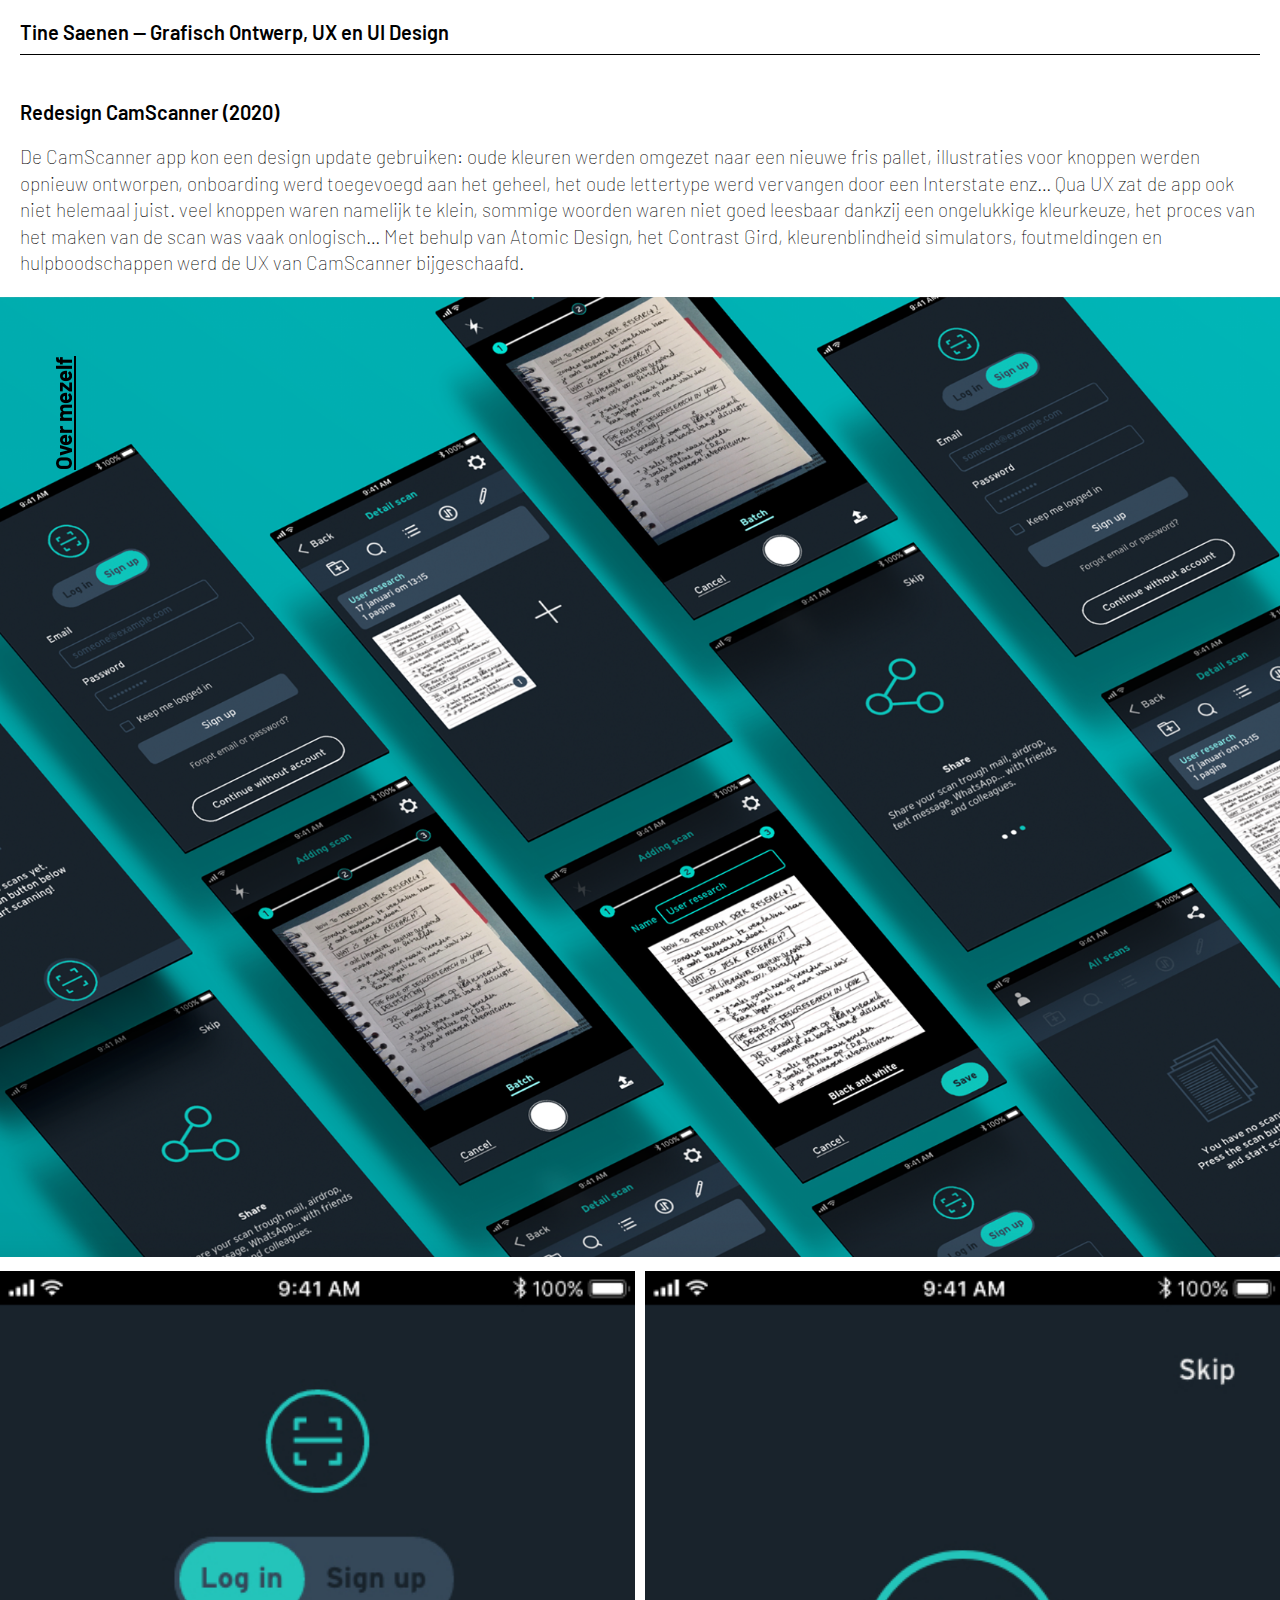
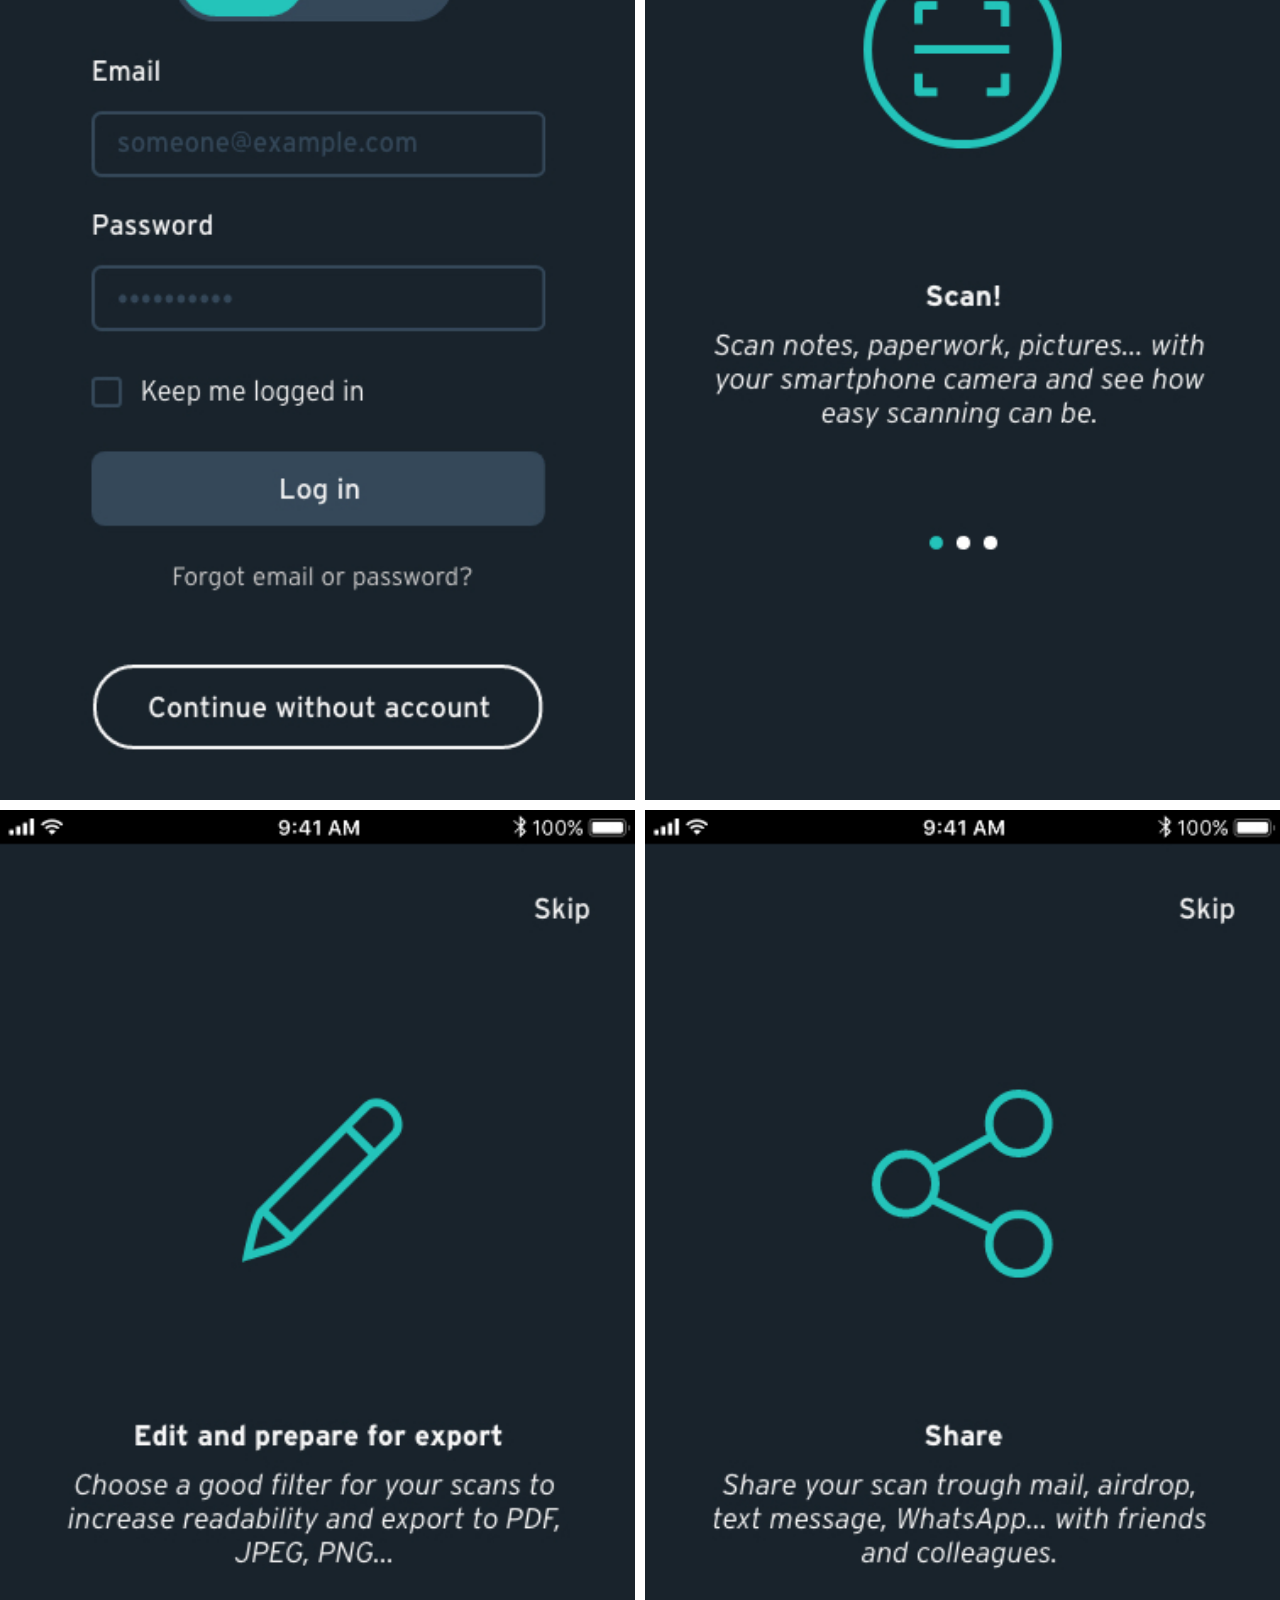
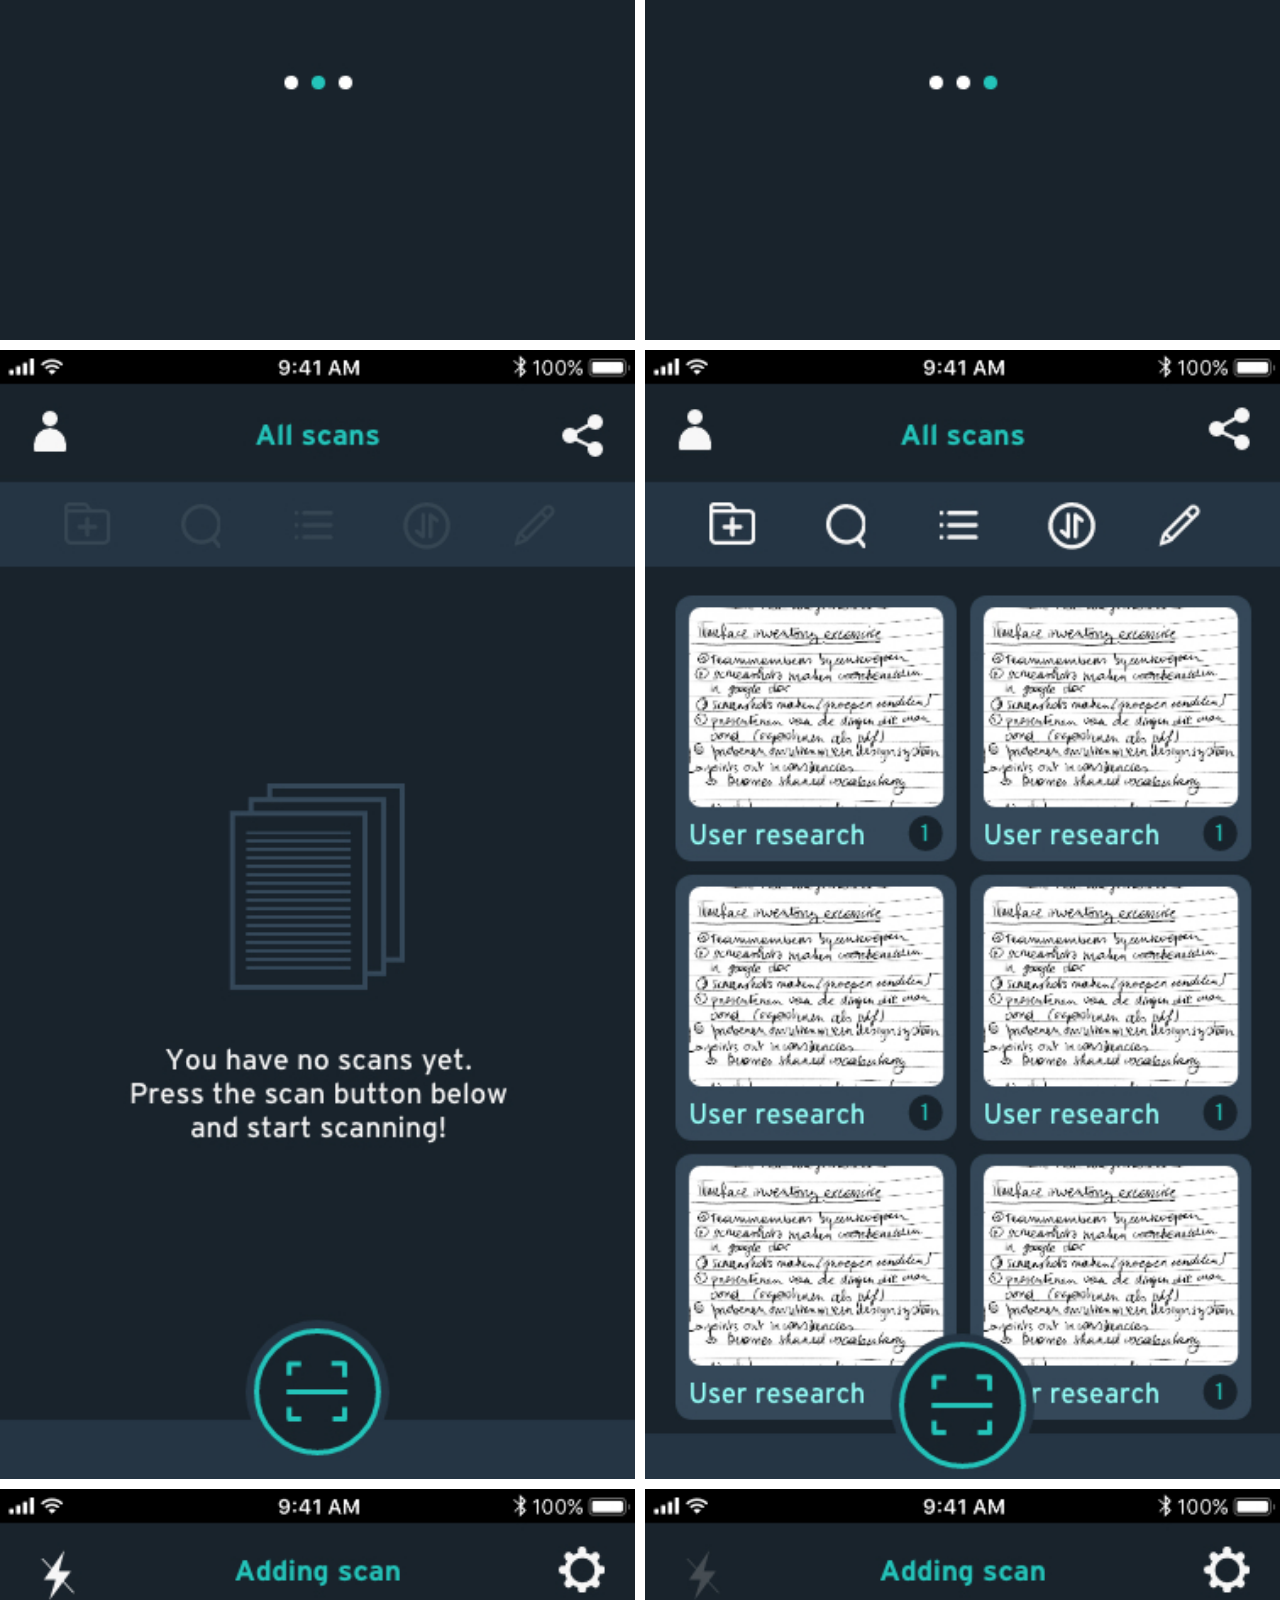
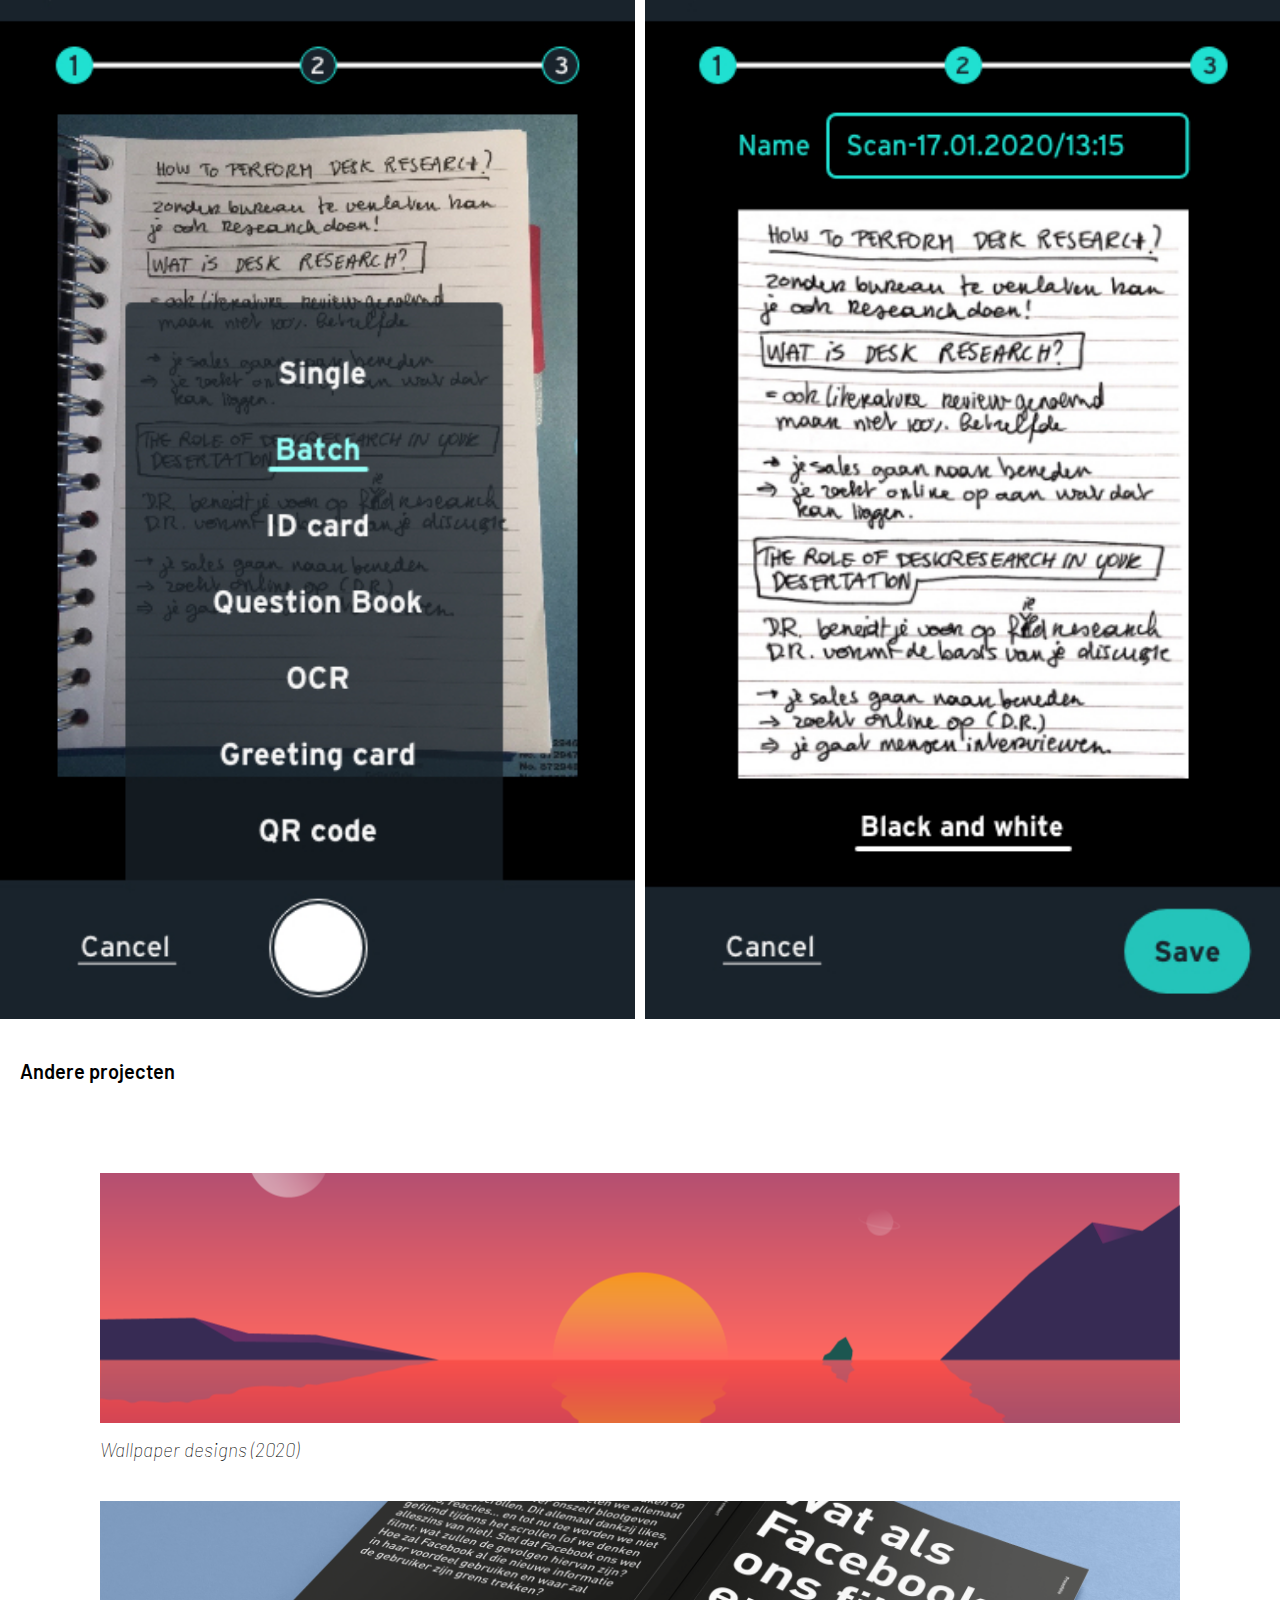
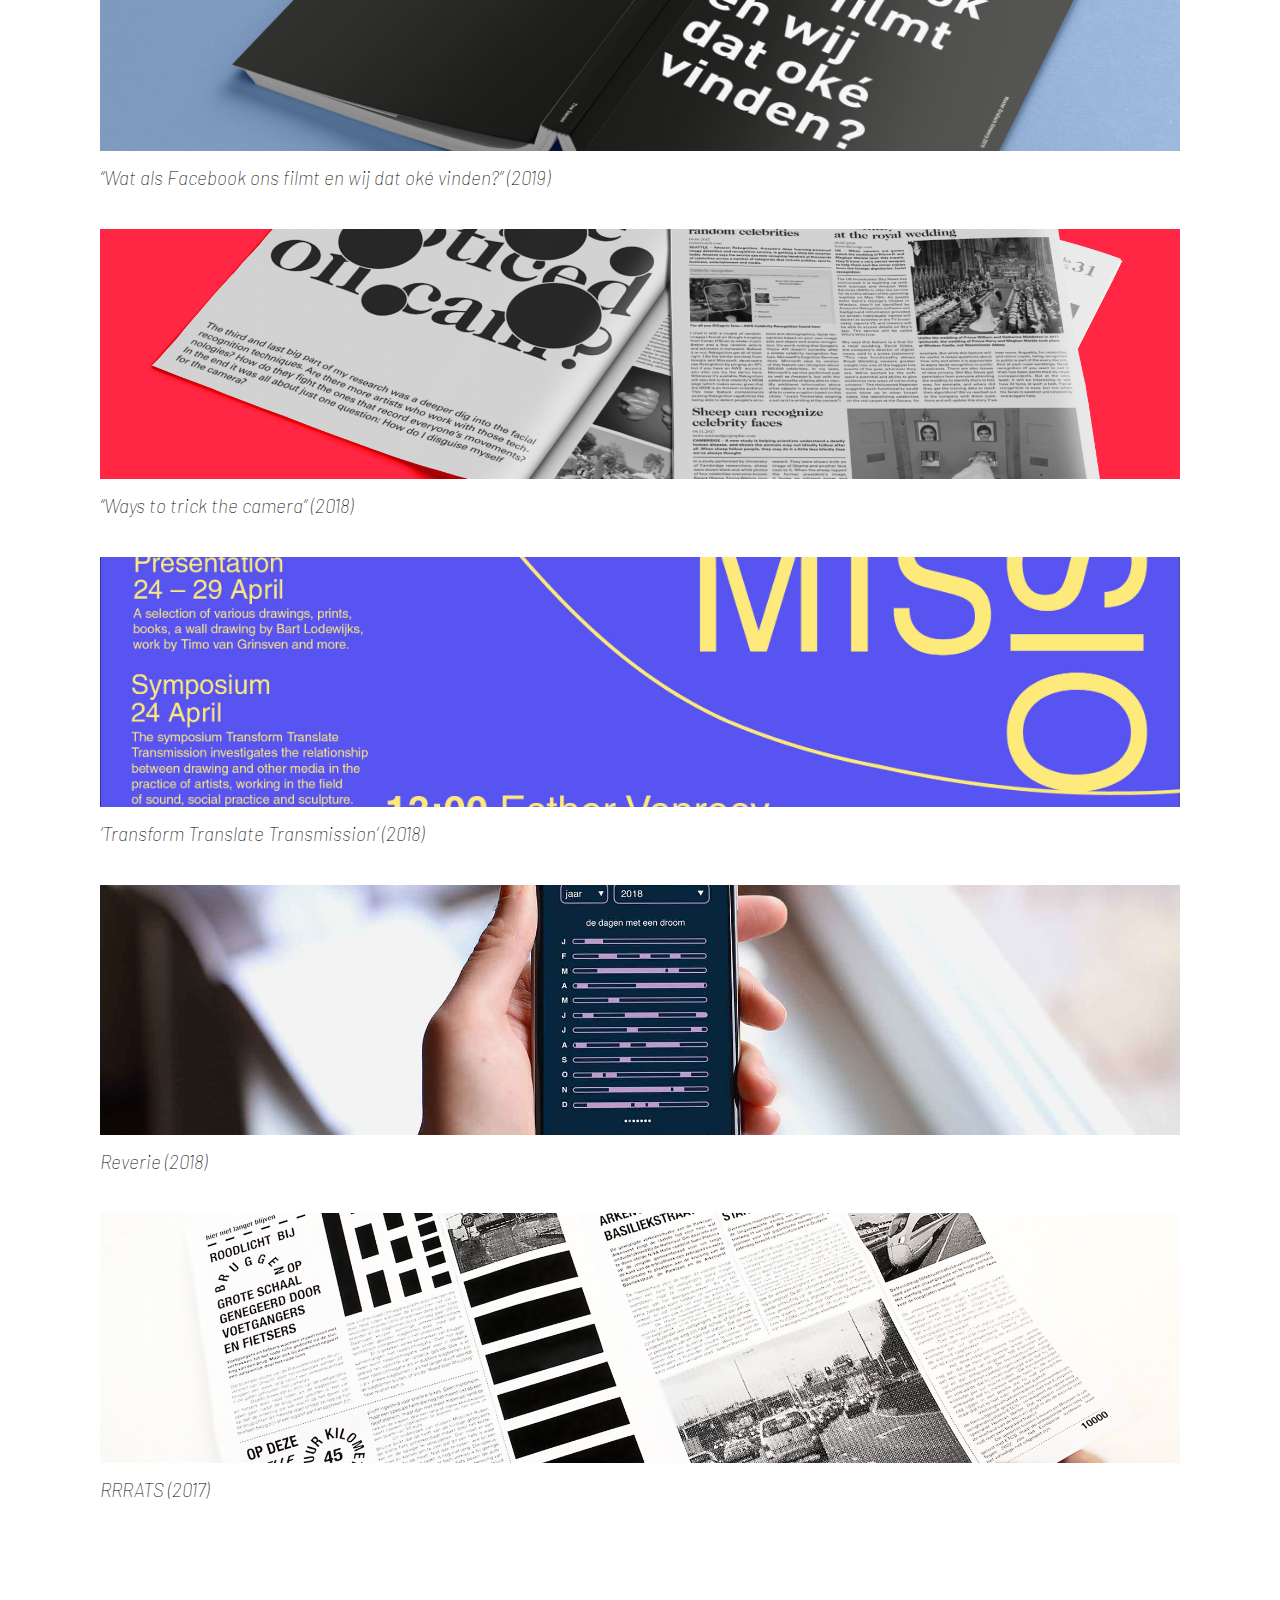
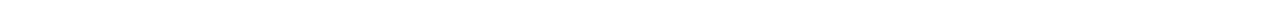
==== detail_pages/camscanner.html @ 585fd17f "scroll werkt op elke deelpagina!!" ====
<!DOCTYPE html>
<html lang="en">
  <head>
    <meta charset="UTF-8" />
    <meta name="viewport" content="width=device-width, initial-scale=1.0" />
    <meta http-equiv="X-UA-Compatible" content="ie=edge" />
    <script src="/jquery-3.0.0.js"></script>
    <script src="/script_detail.js"></script>
    <link rel="stylesheet" href="/style.css" />
    <title>CamScanner</title>
  </head>
  <body>
    <!-- header -->
    <a href="/index.html">
      <header class="container_buttons_detail nav-down">
        <h2 class="btn_about">Over mezelf</h2>
        <h2 class="btn_home_detail">
          Tine Saenen <span class="br"><br /></span>— Grafisch Ontwerp,
          <span class="nowrap">UX en UI Design</span>
        </h2>
        <div class="scheidingslijn_hoofd_titel"></div>
      </header>
    </a>

    <h1 class="detail_h1">Redesign CamScanner (2020)</h1>
    <h1 class="detail_beschrijving">
      De CamScanner app kon een design update gebruiken: oude kleuren werden
      omgezet naar een nieuwe fris pallet, illustraties voor knoppen werden
      opnieuw ontworpen, onboarding werd toegevoegd aan het geheel, het oude
      lettertype werd vervangen door een Interstate enz… Qua UX zat de app ook
      niet helemaal juist. veel knoppen waren namelijk te klein, sommige woorden
      waren niet goed leesbaar dankzij een ongelukkige kleurkeuze, het proces
      van het maken van de scan was vaak onlogisch… Met behulp van Atomic
      Design, het Contrast Gird, kleurenblindheid simulators, foutmeldingen en
      hulpboodschappen werd de UX van CamScanner bijgeschaafd.
    </h1>
    <img
      src="/img/detail_images/camscanner/Schermafbeelding 2020-01-29 om 16.22.21.png"
      alt="app design voor Camscanner"
    />
    <div class="container_camscanner_grid">
      <img
        src="/img/detail_images/camscanner/log_in.jpg"
        alt="app design voor Camscanner"
      />
      <img
        src="/img/detail_images/camscanner/onboarding1.jpg"
        alt="app design voor Camscanner"
      />
      <img
        src="/img/detail_images/camscanner/onboarding2.jpg"
        alt="app design voor Camscanner"
      />
      <img
        src="/img/detail_images/camscanner/onboarding3.jpg"
        alt="app design voor Camscanner"
      />
      <img
        src="/img/detail_images/camscanner/home.jpg"
        alt="app design voor Camscanner"
      />
      <img
        src="/img/detail_images/camscanner/home_gevuld.jpg"
        alt="app design voor Camscanner"
      />
      <img
        src="/img/detail_images/camscanner/foto.jpg"
        alt="app design voor Camscanner"
      />
      <img
        src="/img/detail_images/camscanner/add_scan.jpg"
        alt="app design voor Camscanner"
      />
    </div>

    <!-- andere paginas -->

    <h1 class="tussentitel_h1">Andere projecten</h1>

    <div class="all_containers">
      <a href="/detail_pages/wallpaper.html" class="html_link">
        <div class="card_wallpaper"></div>
        <h1 class="card_beschrijving">
          Wallpaper designs (2020)
        </h1>
      </a>

      <a href="/detail_pages/facebook.html" class="html_link">
        <div class="card_facebook"></div>
        <h1 class="card_beschrijving">
          “Wat als Facebook ons filmt en wij dat oké vinden?” (2019)
        </h1>
      </a>

      <a href="/detail_pages/facial_recognition.html" class="html_link">
        <div class="card_facial_recognition"></div>
        <h1 class="card_beschrijving">
          “Ways to trick the camera” (2018)
        </h1>
      </a>

      <a href="/detail_pages/transform_mhka.html" class="html_link">
        <div class="card_transform_mhka"></div>
        <h1 class="card_beschrijving">
          ’Transform Translate Transmission’ (2018)
        </h1>
      </a>

      <a href="/detail_pages/reverie.html" class="html_link">
        <div class="card_reverie"></div>
        <h1 class="card_beschrijving">
          Reverie (2018)
        </h1>
      </a>

      <a href="/detail_pages/rrrats.html" class="html_link">
        <div class="card_rrrats"></div>
        <h1 class="card_beschrijving">
          RRRATS (2017)
        </h1>
      </a>
    </div>
  </body>
</html>
---- style.css ----
@import url("https://fonts.googleapis.com/css?family=Barlow:400,600&display=swap");

.hide {
  display: none !important;
}

body {
  margin: 0px;
}

img {
  width: 100%;
  object-fit: contain;
}

/* tekst */
h1 {
  padding-bottom: 30px;
  padding-top: 5px;
  margin: 0px;
  font-size: 16px;
  font-family: "Barlow", sans-serif;
  padding-bottom: 25px;
  font-weight: 100;
  color: black;
}

.card_beschrijving {
  font-style: italic;
}

.social_link {
  font-size: 16px;
  font-family: "Barlow", sans-serif;
  color: black;
  margin: 0px;
  padding: 0px;
  text-decoration: underline;
}

h3:hover {
  color: rgb(131, 131, 131);
}

/* links */

a {
  text-decoration: none;
}

a:link {
  color: black;
}

a:visited {
  color: black;
}

a:active {
  color: rgb(131, 131, 131);
}

.html_link:hover {
  /* opacity: 0.5; fix me */
}

/* cards achtergrond images */

.card_camscanner,
.card_wallpaper,
.card_facebook,
.card_facial_recognition,
.card_transform_mhka,
.card_reverie,
.card_rrrats {
  width: 100%;
  height: 250px;
  background-size: cover;
  background-repeat: no-repeat;
  background-position: 50% 50%;
}

.card_camscanner {
  background-image: url("img/card_images/Schermafbeelding\ 2020-01-29\ om\ 16.22.21.png");
}

.card_wallpaper {
  background-image: url("img/card_images/ipad_wallpaper.png");
}

.card_facebook {
  background-image: url("img/card_images/boek_open.png");
}

.card_facial_recognition {
  background-image: url("img/card_images/krant.png");
}

.card_transform_mhka {
  background-image: url("img/card_images/poster_blauw.jpg");
}

.card_reverie {
  background-image: url("img/card_images/mockup_app.jpg");
}

.card_rrrats {
  background-image: url("img/card_images/rats\(groot\).jpg");
}

/* header detail paginas */

.btn_home_detail {
  color: black;
  font-family: "Barlow", sans-serif;
  margin: 0px;
  padding: 20px 20px 0px 20px;
  font-weight: 600;
  font-size: 20px;
}

.container_buttons_detail {
  position: fixed;
  top: 0px;
  background: white;
  width: 100%;
}

/* containers detailpagina's*/

/* tekst */

.detail_h1 {
  padding: 20px;
  font-size: 20px;
  font-weight: 600;
  margin-top: 80px;
}

.tussentitel_h1 {
  padding: 40px 20px 10px 20px;
  font-size: 20px;
  font-weight: 600;
}

.scheidingslijn {
  border-bottom: 1px solid black;
  margin: 0px 20px 10px 20px;
}

.detail_beschrijving {
  padding: 0px 20px 20px 20px;
  line-height: 1.4;
}

/* containers */

.all_containers {
  padding: 20px;
}

.container_camscanner_grid {
  display: grid;
  grid-template-columns: 1fr 1fr;
  grid-template-rows: 1fr;
  grid-gap: 10px;
  overflow: hidden;
  max-width: 100%;
  padding: 10px 0px 0px 0px;
}

.conatainer_reverie_grid {
  display: grid;
  grid-template-columns: 1fr 1fr;
  grid-template-rows: 1fr;
  grid-gap: 10px;
  overflow: hidden;
  max-width: 100%;
  padding: 5px 0px 10px 0px;
}

.conatainer_wallpaper_grid {
  display: grid;
  grid-template-columns: 1fr 1fr;
  grid-template-rows: 1fr;
  grid-gap: 10px;
  overflow: hidden;
  max-width: 100%;
  padding: 0px 0px 10px 0px;
}

.conatainer_facial_rec_grid,
.conatainer_transform_grid,
.conatainer_facebook_grid {
  display: grid;
  grid-template-columns: 1fr;
  grid-gap: 10px;
  overflow: hidden;
  max-width: 100%;
  padding: 0px 0px 10px 0px;
}

/* buttons */

.container_buttons {
  position: fixed;
  background: white;
  width: 100%;
}

.btn_home {
  color: black;
  font-family: "Barlow", sans-serif;
  font-size: 22px;
  margin: 0px;
  padding: 20px 20px 0px 20px;
  font-weight: 600;
}

.nav-up {
  top: -120px;
}

.btn_about {
  display: none;
  text-decoration: underline;
  margin: 20px;
}

.scheidingslijn_hoofd_titel {
  height: 1px;
  background-color: black;
  margin: 10px 20px 0px 20px;
}

.nowrap {
  white-space: nowrap;
}

/* about */

.titel {
  font-weight: 600;
  text-decoration: none;
}

.container_about_mobile {
  padding: 100px 20px 0px 20px;
}

/* ------------------------------responsive--------------------------------- */

@media (min-width: 1025px) {
  .br {
    display: none;
  }

  .all_containers {
    margin: 80px 100px 80px 100px;
    padding: 0px;
  }

  .container_wallpaper {
    display: grid;
    grid-template-columns: 1fr 1fr 3fr;
    grid-gap: 20px;
    overflow: hidden;
    max-width: 100%;
  }

  .container_facebook {
    display: grid;
    grid-template-columns: 1fr 1fr;
    grid-gap: 20px;
    overflow: hidden;
    max-width: 100%;
    padding-top: 20px;
  }

  .plus_padding {
    margin-top: 20px;
  }

  .container_transform_mhka {
    display: grid;
    grid-template-columns: 1fr 1fr 1fr;
    grid-gap: 20px;
    overflow: hidden;
    max-width: 100%;
    padding-top: 20px;
  }

  .container_reverie {
    display: grid;
    grid-template-columns: 1fr 1fr 1fr 1fr 1fr 1fr;
    grid-gap: 20px;
    overflow: hidden;
    max-width: 100%;
    padding-top: 20px;
  }

  .container_rrrats {
    display: grid;
    grid-template-columns: 1fr 1fr 1fr;
    grid-gap: 20px;
    overflow: hidden;
    max-width: 100%;
    padding-top: 20px;
  }

  h1 {
    font-size: 19px;
    padding: 15px 0px 40px 0px;
  }

  .plus_padding {
    padding-top: 0px;
  }

  .app_rounded_corners {
    border-radius: 10px;
  }

  /* buttons */

  .container_buttons {
    position: fixed;
    background: none;
    width: 100vw;
    height: 0px;
    margin: 0px;
    padding: 0px;
    z-index: 900;
  }

  .btn_about,
  .btn_linkedin {
    font-size: 22px;
    color: black;
    font-family: "Barlow", sans-serif;
  }

  .btn_about {
    display: block;
    transform: rotate(-90deg);
    transform-origin: left top 0;
    left: 30px;
    top: 50vh;
    position: fixed;
  }

  .btn_about:active {
    color: rgb(131, 131, 131);
  }

  .btn_linkedin {
    transform: rotate(90deg);
    transform-origin: right top 0;
    right: 30px;
    top: 80vh;
    position: fixed;
  }

  /* over mezelf */

  .container_about_desktop {
    background-color: rgb(255, 255, 255);
    height: 100vw;
    width: 100vw;
    position: fixed;
    z-index: 20;
    top: 0px;
    overflow-y: hidden;
  }

  .container_about_tekst {
    width: 500px;
    display: flex;
    flex-direction: column;
    margin: auto;
    padding-top: 100px;
  }

  .container_about_mobile {
    display: none;
  }
}
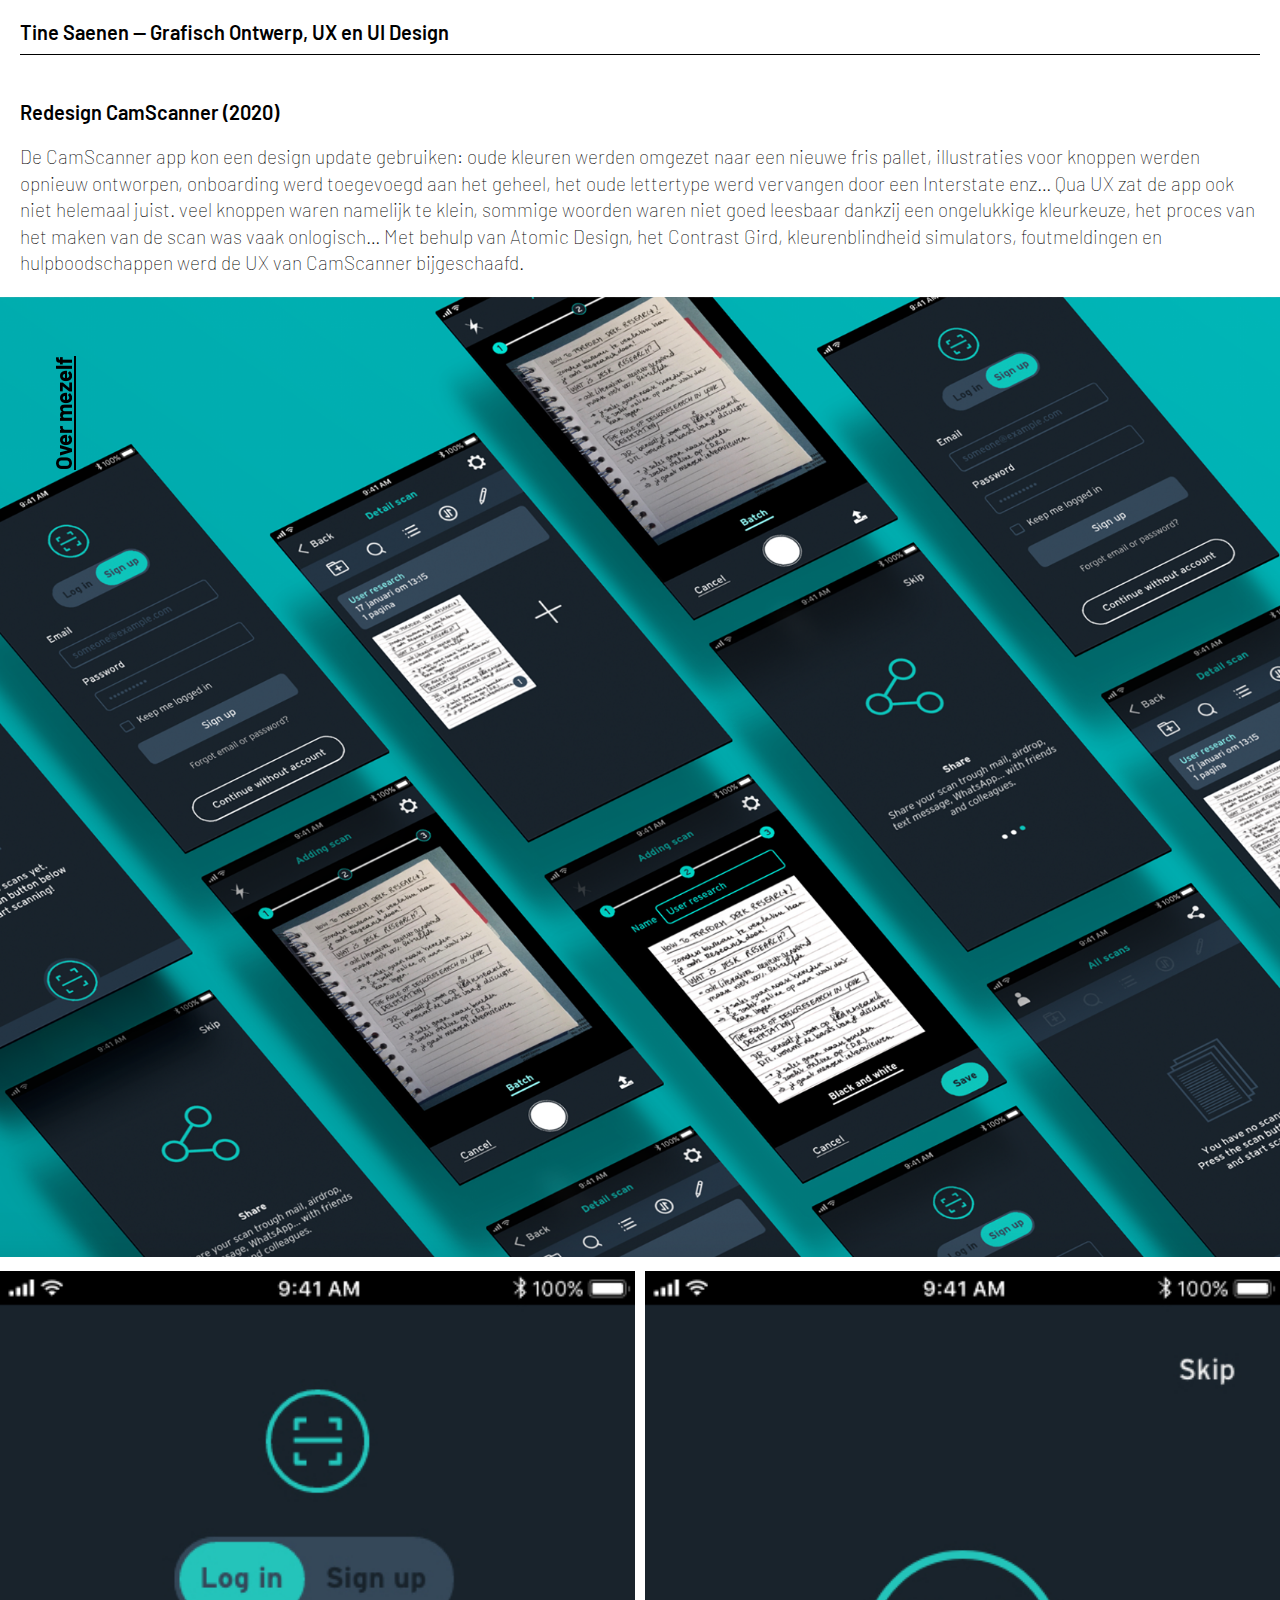
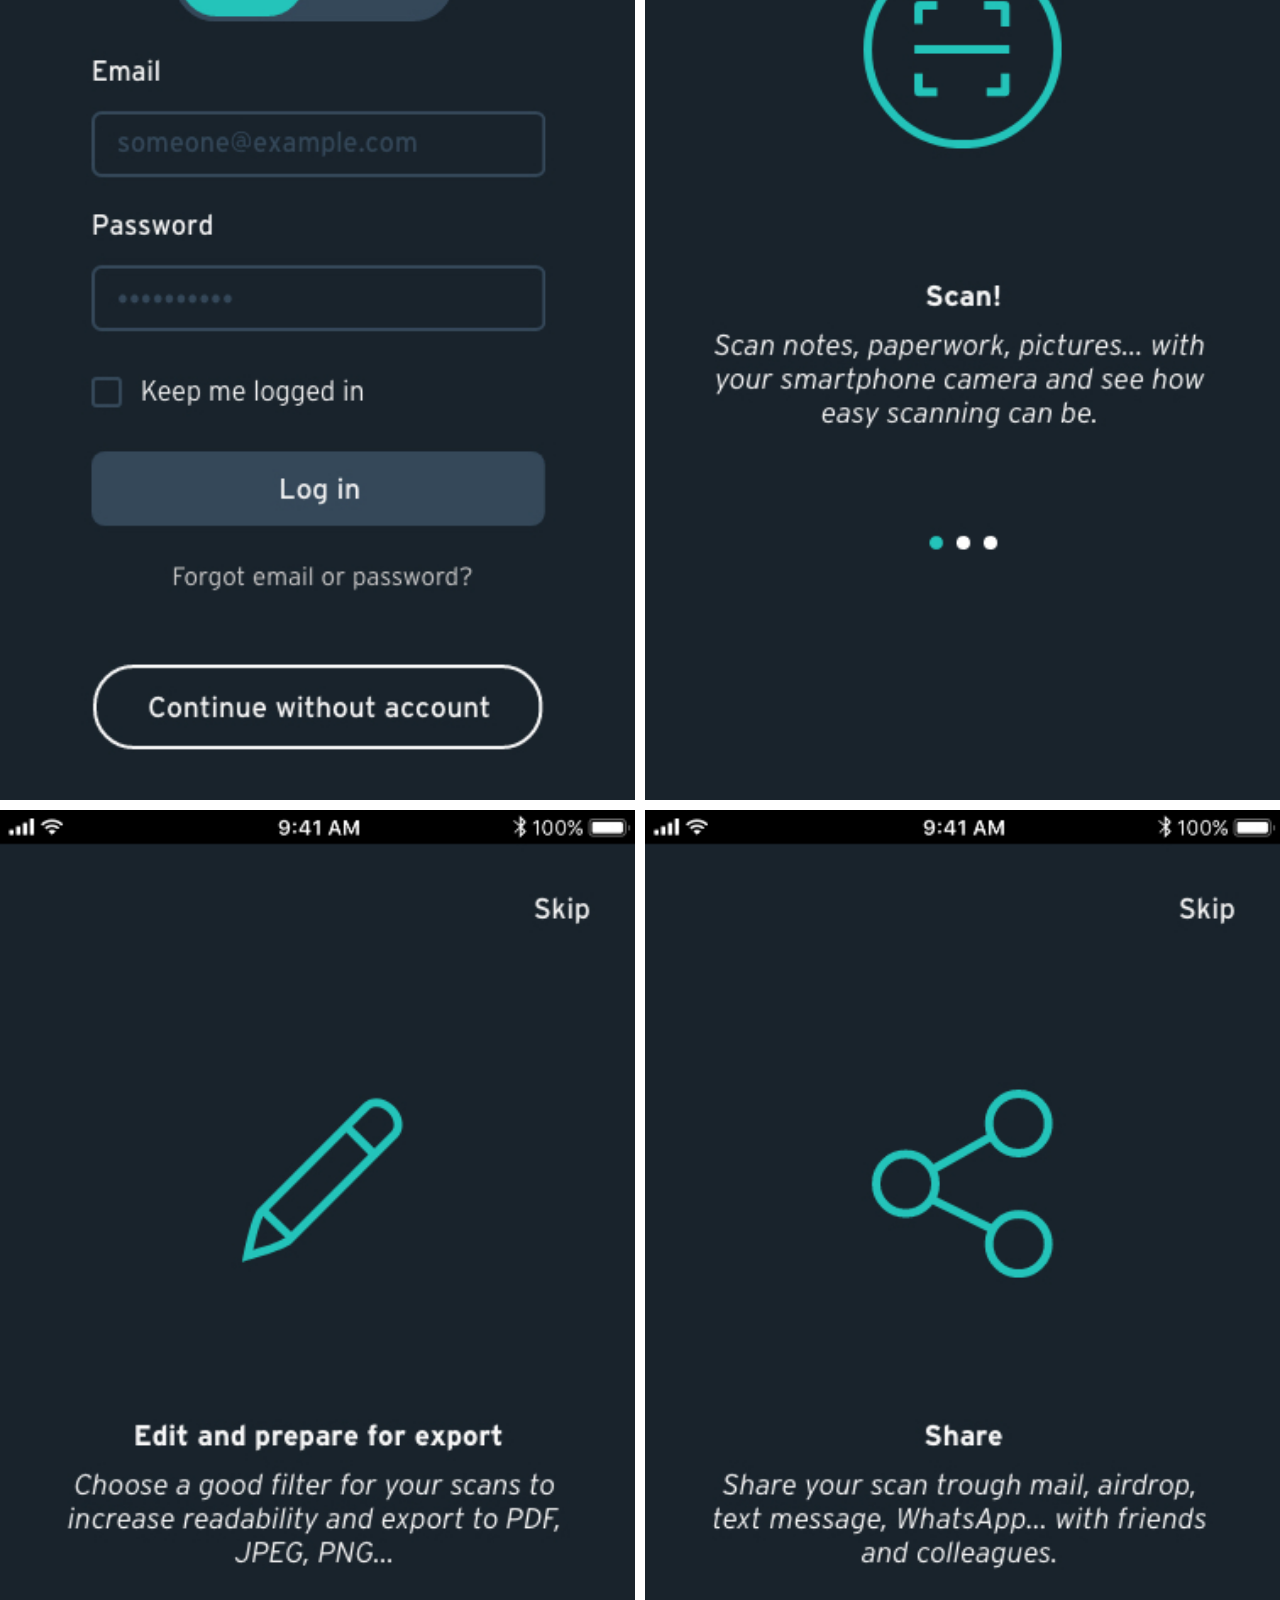
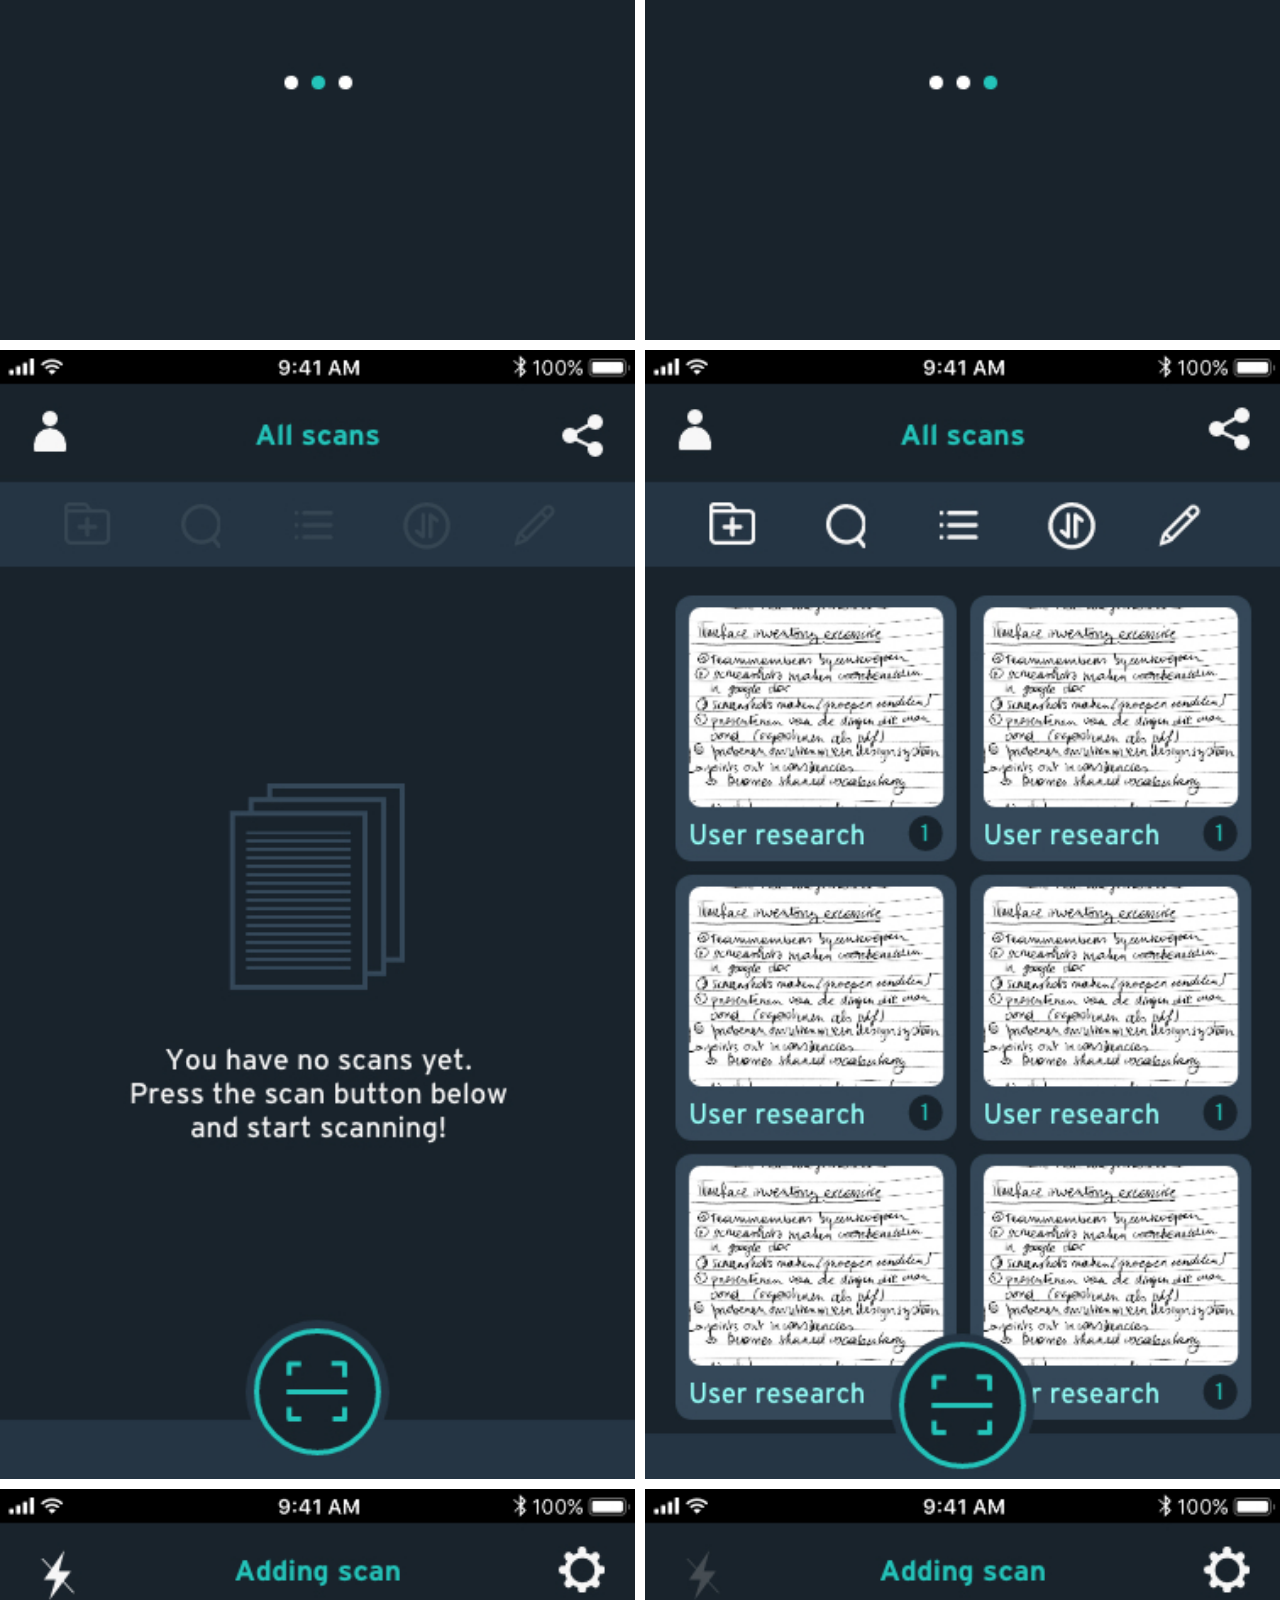
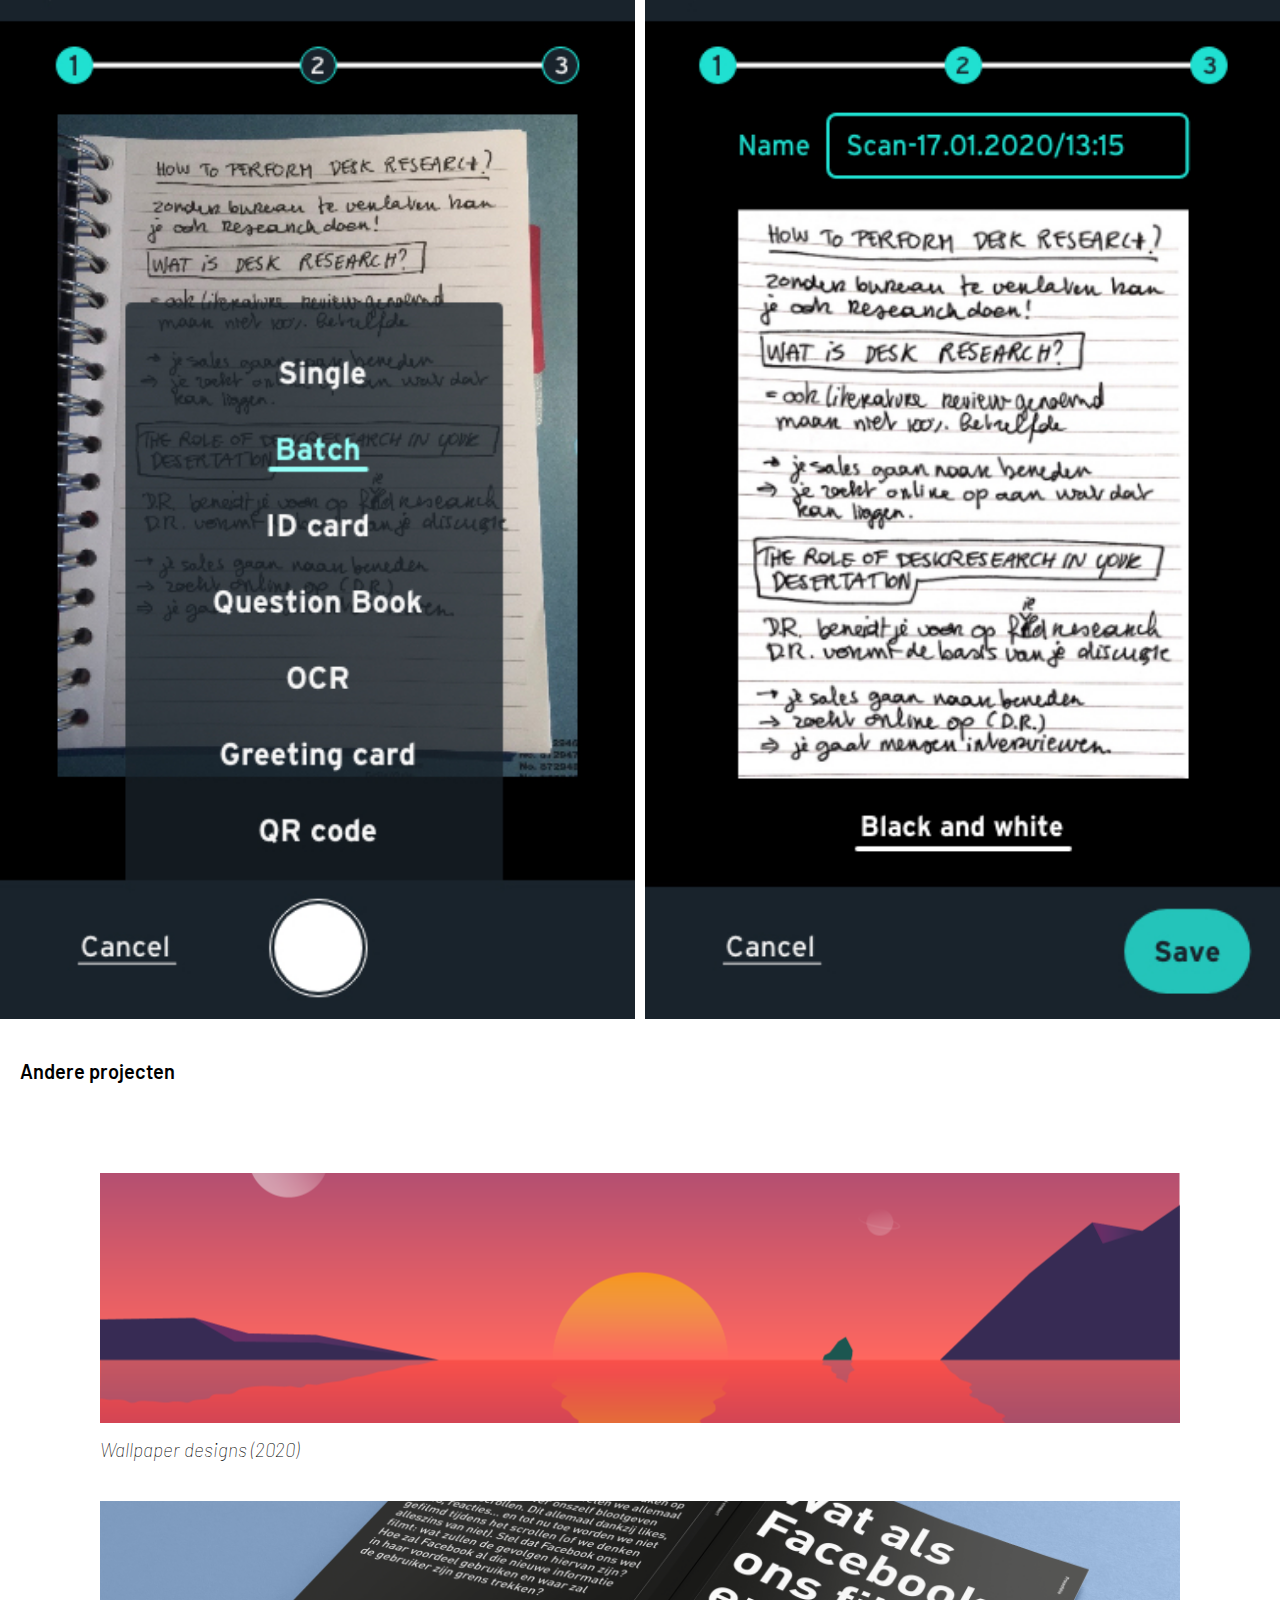
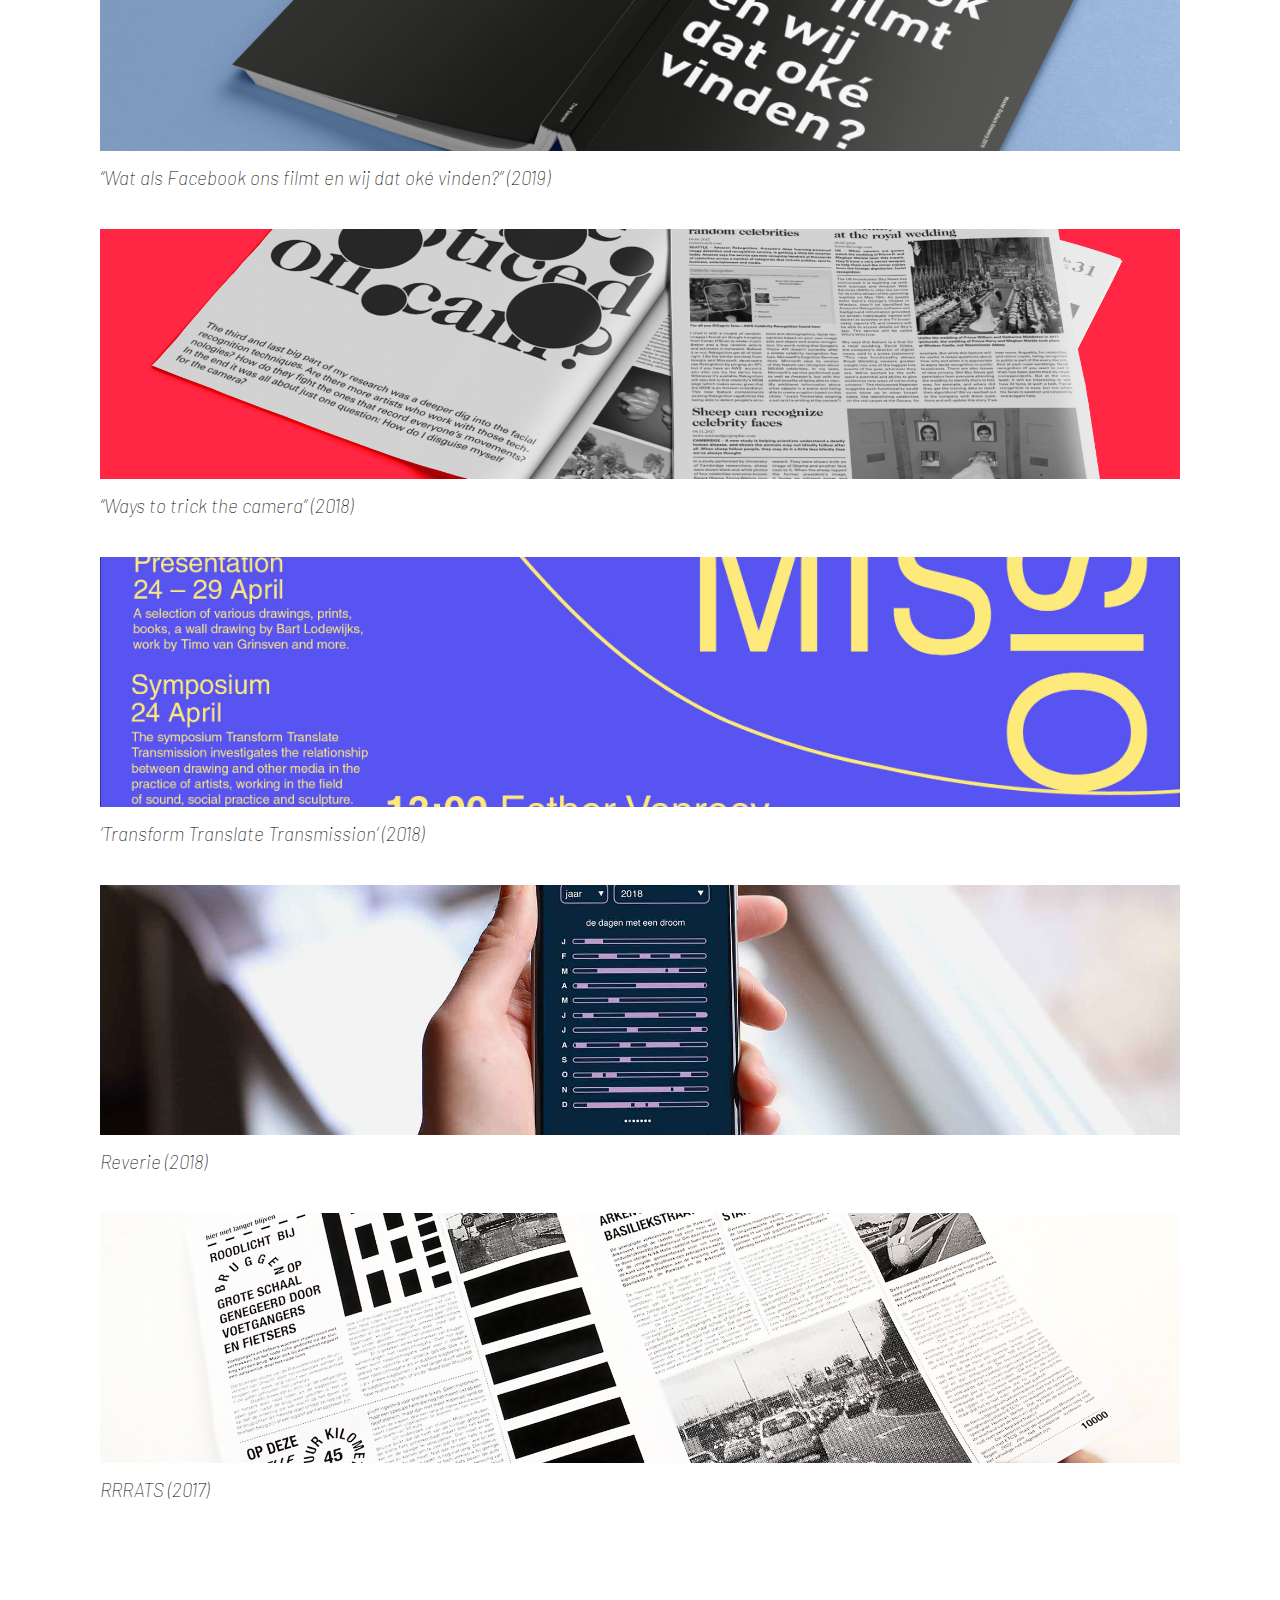
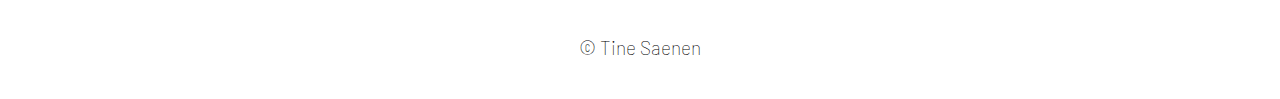
==== commit 30d2fa57: "copyright toegevoegd, styles geordend" ====
--- a/detail_pages/camscanner.html
+++ b/detail_pages/camscanner.html
@@ -120,5 +120,6 @@
         </h1>
       </a>
     </div>
+    <h1 class="copyright">© Tine Saenen</h1>
   </body>
 </html>
--- a/style.css
+++ b/style.css
@@ -1,4 +1,6 @@
 @import url("https://fonts.googleapis.com/css?family=Barlow:400,600&display=swap");
+
+/* algemeen */
 
 .hide {
   display: none !important;
@@ -25,10 +27,6 @@
   color: black;
 }
 
-.card_beschrijving {
-  font-style: italic;
-}
-
 .social_link {
   font-size: 16px;
   font-family: "Barlow", sans-serif;
@@ -62,6 +60,10 @@
 
 .html_link:hover {
   /* opacity: 0.5; fix me */
+}
+
+.nowrap {
+  white-space: nowrap;
 }
 
 /* cards achtergrond images */
@@ -108,7 +110,32 @@
   background-image: url("img/card_images/rats\(groot\).jpg");
 }
 
-/* header detail paginas */
+.card_beschrijving {
+  font-style: italic;
+}
+
+/* header detail pagina's */
+
+.container_buttons {
+  position: fixed;
+  background: white;
+  width: 100%;
+}
+
+.btn_home {
+  color: black;
+  font-family: "Barlow", sans-serif;
+  font-size: 22px;
+  margin: 0px;
+  padding: 20px 20px 0px 20px;
+  font-weight: 600;
+}
+
+.scheidingslijn_hoofd_titel {
+  height: 1px;
+  background-color: black;
+  margin: 10px 20px 0px 20px;
+}
 
 .btn_home_detail {
   color: black;
@@ -153,7 +180,7 @@
   line-height: 1.4;
 }
 
-/* containers */
+/* containers detailpagina's*/
 
 .all_containers {
   padding: 20px;
@@ -200,25 +227,15 @@
   padding: 0px 0px 10px 0px;
 }
 
-/* buttons */
-
-.container_buttons {
-  position: fixed;
-  background: white;
-  width: 100%;
-}
-
-.btn_home {
-  color: black;
-  font-family: "Barlow", sans-serif;
-  font-size: 22px;
-  margin: 0px;
-  padding: 20px 20px 0px 20px;
-  font-weight: 600;
-}
-
-.nav-up {
-  top: -120px;
+/* about container */
+
+.titel {
+  font-weight: 600;
+  text-decoration: none;
+}
+
+.container_about_mobile {
+  padding: 100px 20px 0px 20px;
 }
 
 .btn_about {
@@ -227,25 +244,14 @@
   margin: 20px;
 }
 
-.scheidingslijn_hoofd_titel {
-  height: 1px;
-  background-color: black;
-  margin: 10px 20px 0px 20px;
-}
-
-.nowrap {
-  white-space: nowrap;
-}
-
-/* about */
-
-.titel {
-  font-weight: 600;
-  text-decoration: none;
-}
-
-.container_about_mobile {
-  padding: 100px 20px 0px 20px;
+/* scroll header */
+
+.nav-up {
+  top: -120px;
+}
+
+.copyright {
+  text-align: center;
 }
 
 /* ------------------------------responsive--------------------------------- */
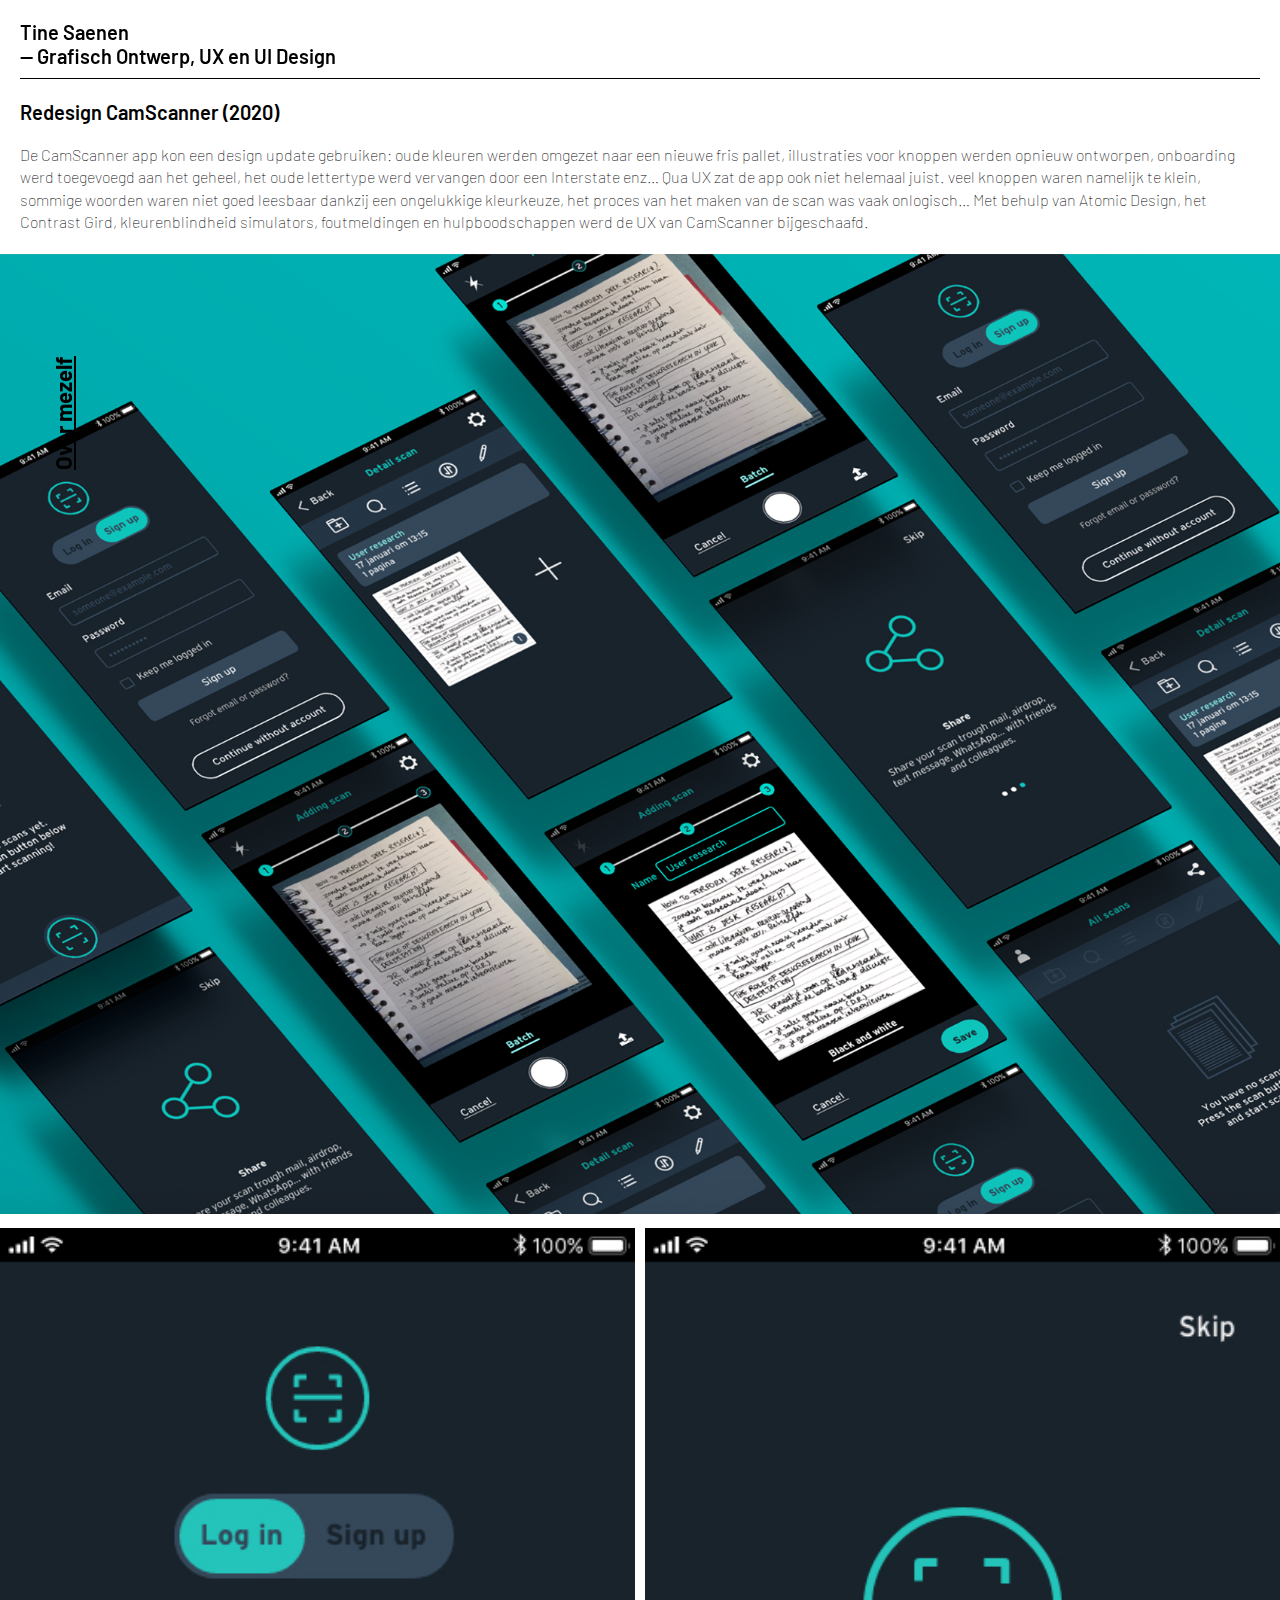
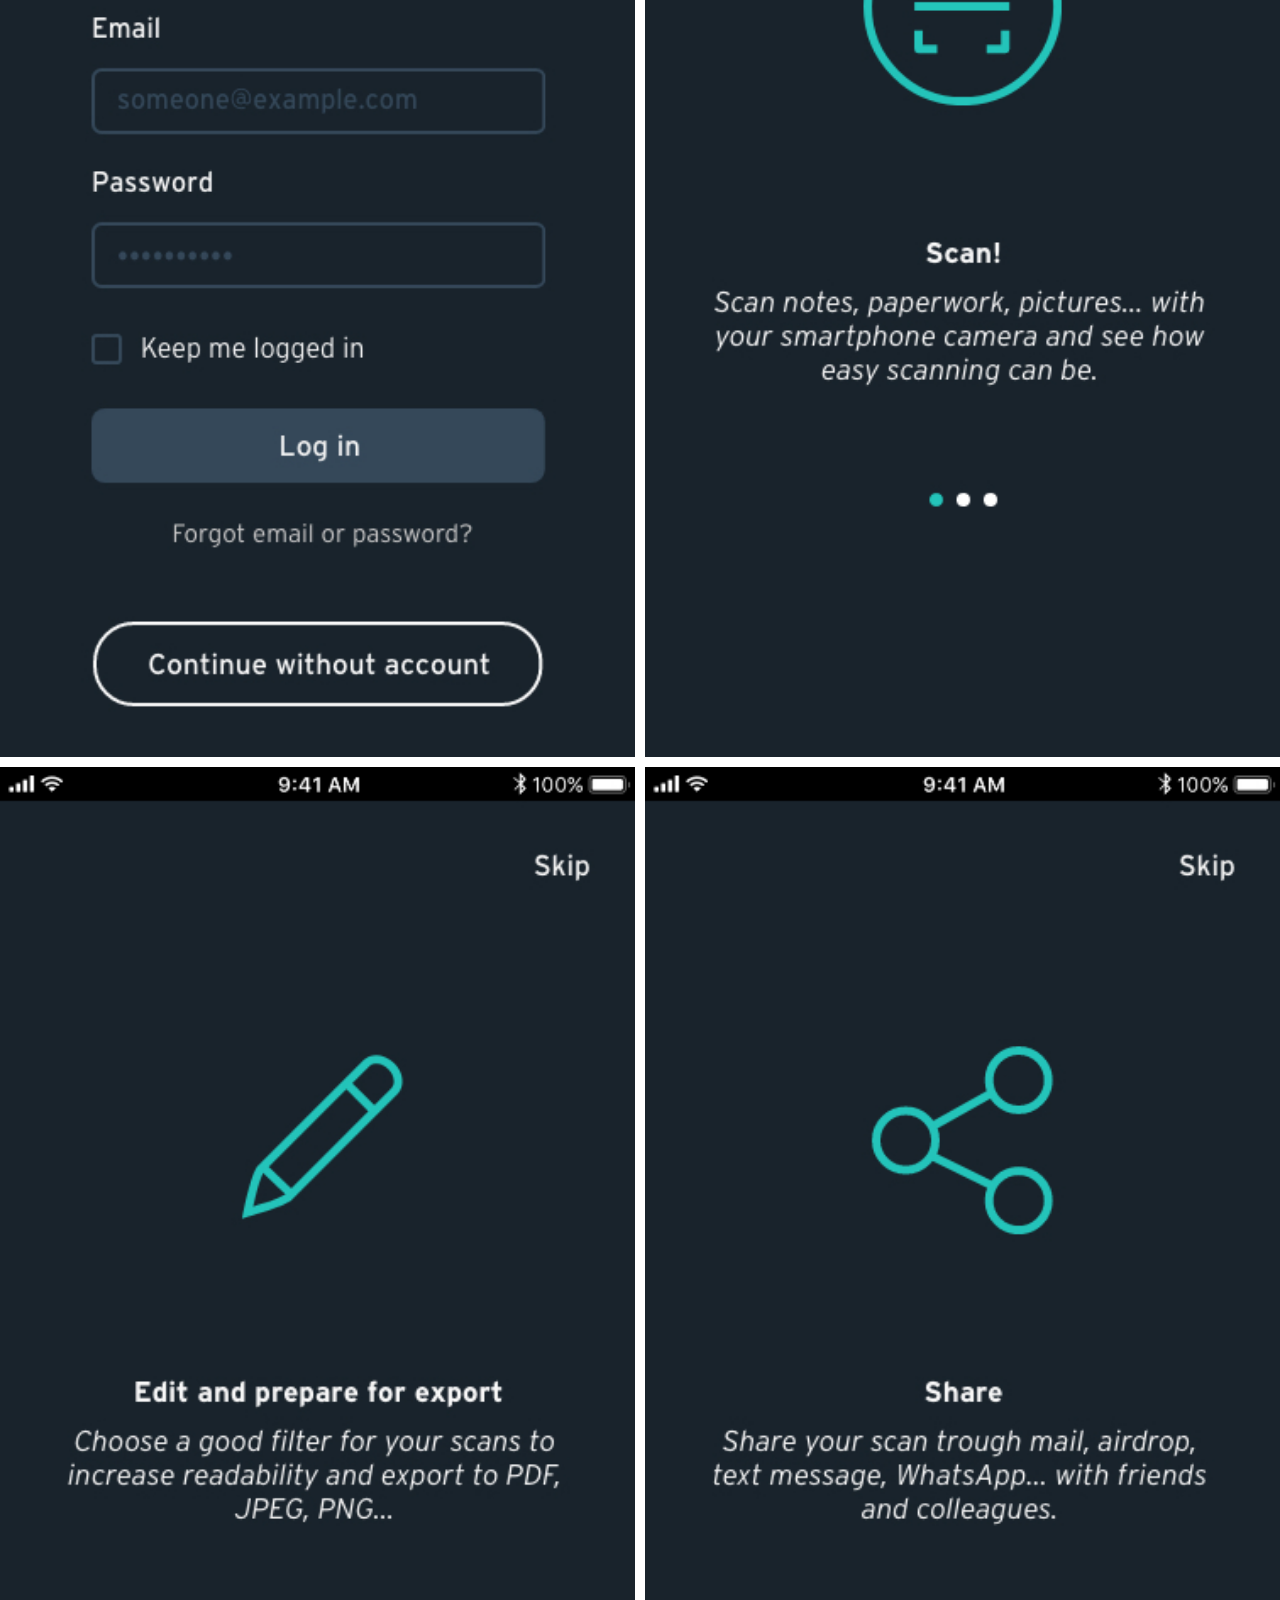
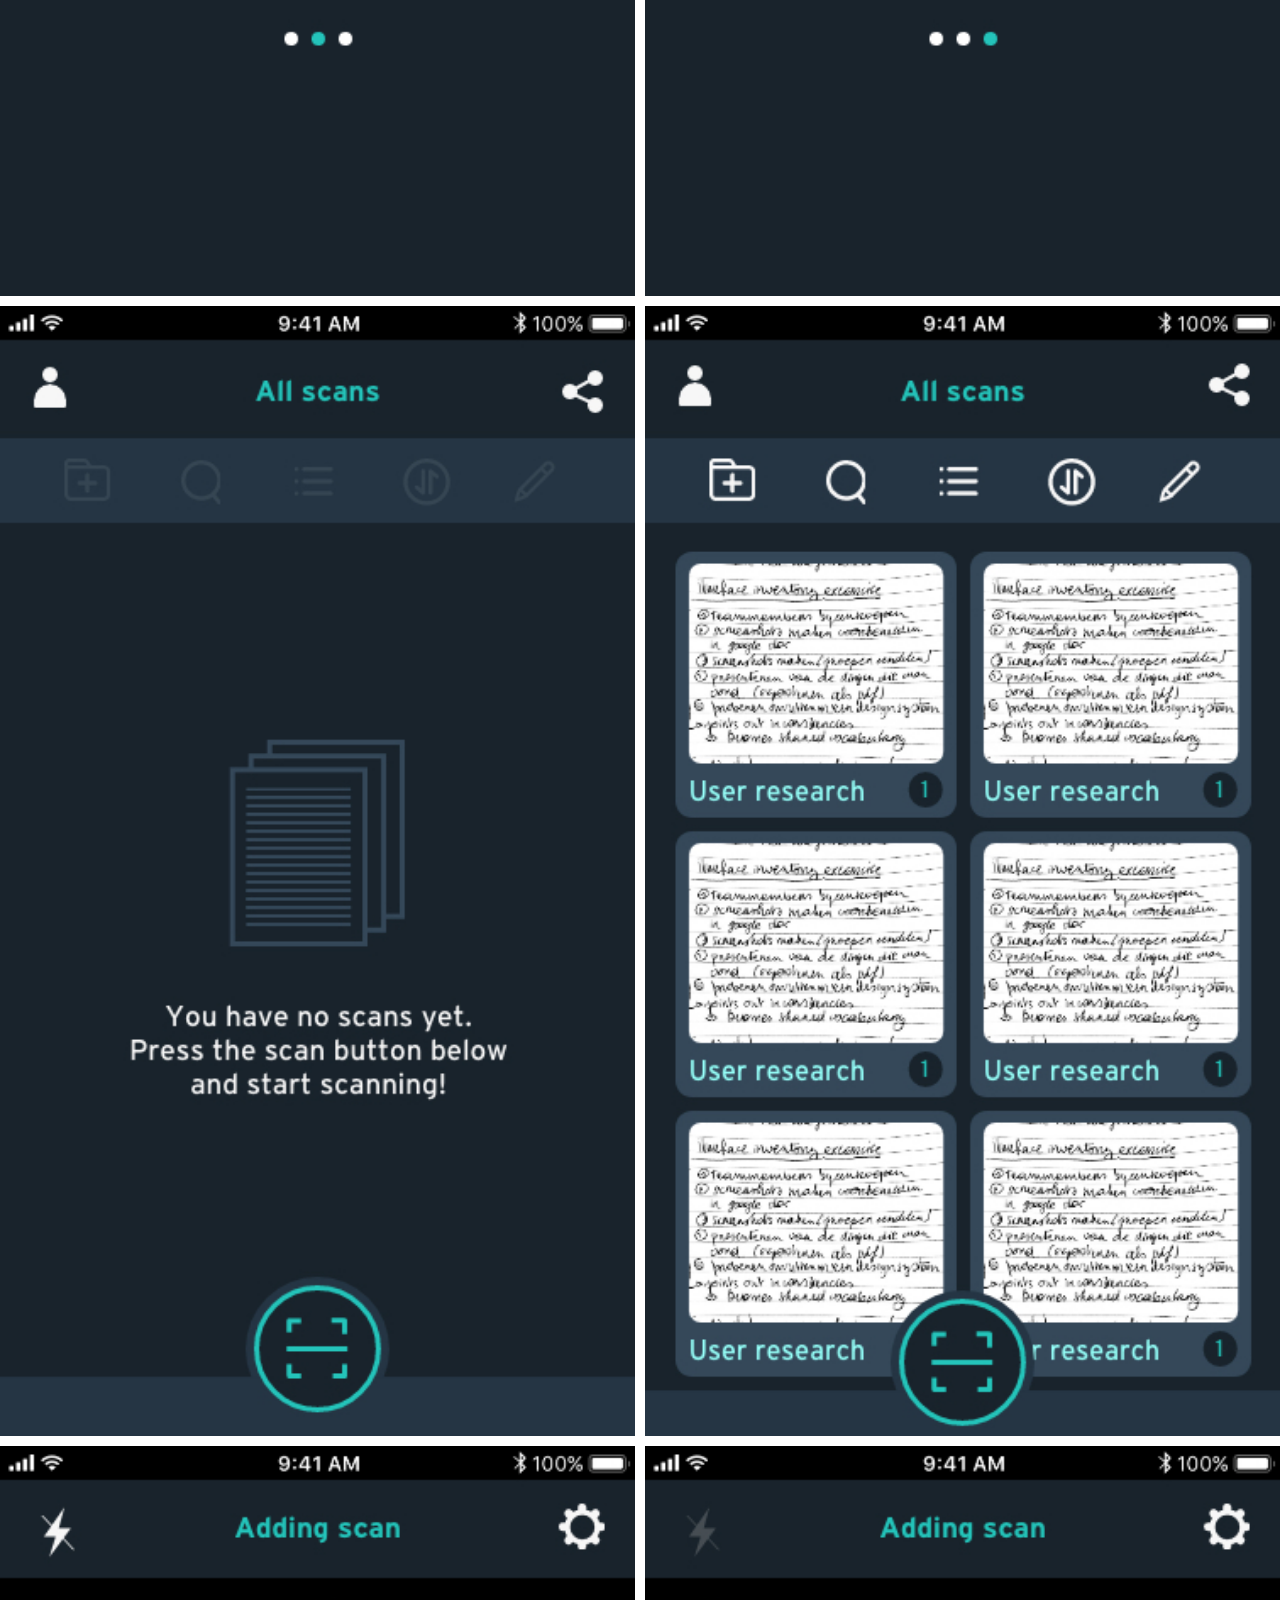
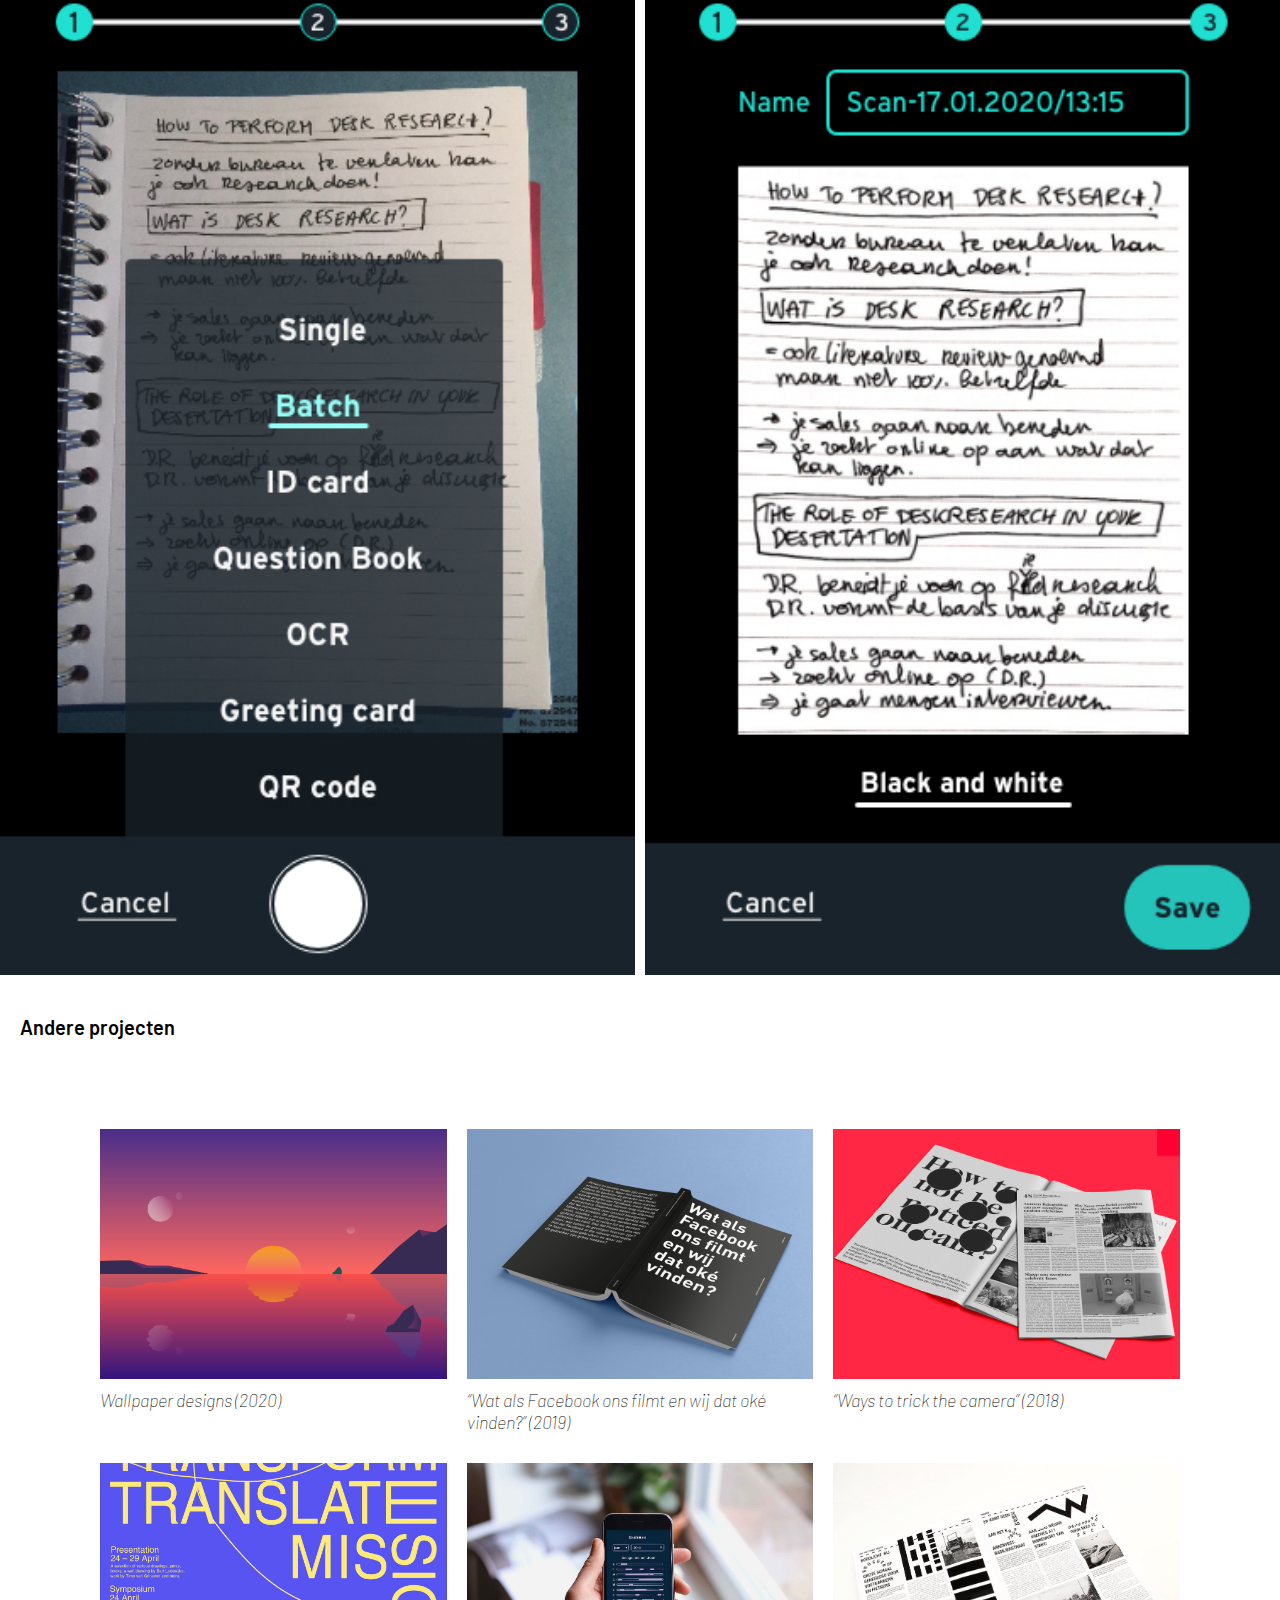
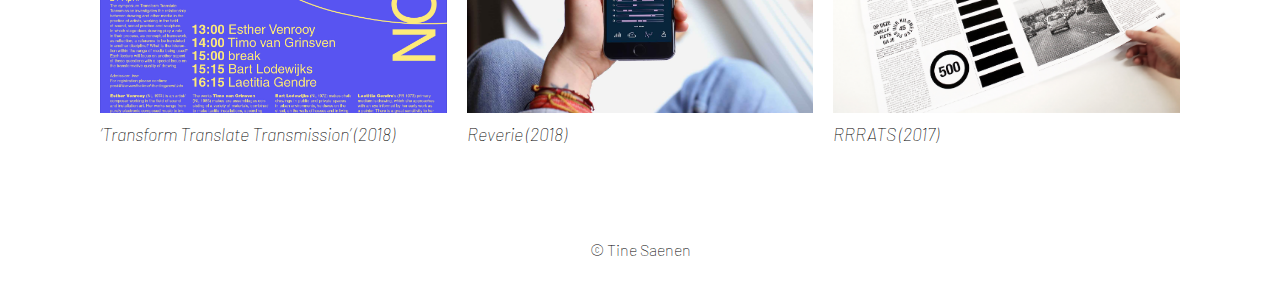
==== commit 0995aba9: "css namen logischer aangepast" ====
--- a/detail_pages/camscanner.html
+++ b/detail_pages/camscanner.html
@@ -12,7 +12,7 @@
   <body>
     <!-- header -->
     <a href="/index.html">
-      <header class="container_buttons_detail nav-down">
+      <header class="header_detail nav-down">
         <h2 class="btn_about">Over mezelf</h2>
         <h2 class="btn_home_detail">
           Tine Saenen <span class="br"><br /></span>— Grafisch Ontwerp,
--- a/style.css
+++ b/style.css
@@ -116,7 +116,7 @@
 
 /* header detail pagina's */
 
-.container_buttons {
+header {
   position: fixed;
   background: white;
   width: 100%;
@@ -146,7 +146,7 @@
   font-size: 20px;
 }
 
-.container_buttons_detail {
+.header_detail {
   position: fixed;
   top: 0px;
   background: white;
@@ -257,86 +257,15 @@
 /* ------------------------------responsive--------------------------------- */
 
 @media (min-width: 1025px) {
-  .br {
-    display: none;
-  }
-
-  .all_containers {
-    margin: 80px 100px 80px 100px;
-    padding: 0px;
-  }
-
-  .container_wallpaper {
-    display: grid;
-    grid-template-columns: 1fr 1fr 3fr;
-    grid-gap: 20px;
-    overflow: hidden;
-    max-width: 100%;
-  }
-
-  .container_facebook {
-    display: grid;
-    grid-template-columns: 1fr 1fr;
-    grid-gap: 20px;
-    overflow: hidden;
-    max-width: 100%;
-    padding-top: 20px;
-  }
-
-  .plus_padding {
-    margin-top: 20px;
-  }
-
-  .container_transform_mhka {
-    display: grid;
-    grid-template-columns: 1fr 1fr 1fr;
-    grid-gap: 20px;
-    overflow: hidden;
-    max-width: 100%;
-    padding-top: 20px;
-  }
-
-  .container_reverie {
-    display: grid;
-    grid-template-columns: 1fr 1fr 1fr 1fr 1fr 1fr;
-    grid-gap: 20px;
-    overflow: hidden;
-    max-width: 100%;
-    padding-top: 20px;
-  }
-
-  .container_rrrats {
-    display: grid;
-    grid-template-columns: 1fr 1fr 1fr;
-    grid-gap: 20px;
-    overflow: hidden;
-    max-width: 100%;
-    padding-top: 20px;
-  }
-
-  h1 {
-    font-size: 19px;
-    padding: 15px 0px 40px 0px;
-  }
-
-  .plus_padding {
-    padding-top: 0px;
-  }
-
-  .app_rounded_corners {
-    border-radius: 10px;
-  }
-
-  /* buttons */
-
-  .container_buttons {
+  /* header */
+  header {
     position: fixed;
-    background: none;
-    width: 100vw;
+    width: 100%;
     height: 0px;
     margin: 0px;
     padding: 0px;
-    z-index: 900;
+    top: 0px;
+    background-color: red;
   }
 
   .btn_about,
@@ -365,6 +294,75 @@
     right: 30px;
     top: 80vh;
     position: fixed;
+  }
+  /* homepage */
+  .all_containers {
+    display: grid;
+    grid-template-columns: 1fr 1fr 1fr;
+    grid-gap: 20px;
+    margin: 80px 100px 80px 100px;
+    padding: 0px;
+  }
+
+  .card_beschrijving {
+    font-size: 18px;
+    padding: 10px 0px 10px 0px;
+  }
+
+  .container_wallpaper {
+    display: grid;
+    grid-template-columns: 1fr 1fr 3fr;
+    grid-gap: 20px;
+    overflow: hidden;
+    max-width: 100%;
+  }
+
+  .container_facebook {
+    display: grid;
+    grid-template-columns: 1fr 1fr;
+    grid-gap: 20px;
+    overflow: hidden;
+    max-width: 100%;
+    padding-top: 20px;
+  }
+
+  .plus_padding {
+    margin-top: 20px;
+  }
+
+  .container_transform_mhka {
+    display: grid;
+    grid-template-columns: 1fr 1fr 1fr;
+    grid-gap: 20px;
+    overflow: hidden;
+    max-width: 100%;
+    padding-top: 20px;
+  }
+
+  .container_reverie {
+    display: grid;
+    grid-template-columns: 1fr 1fr 1fr 1fr 1fr 1fr;
+    grid-gap: 20px;
+    overflow: hidden;
+    max-width: 100%;
+    padding-top: 20px;
+  }
+
+  .container_rrrats {
+    display: grid;
+    grid-template-columns: 1fr 1fr 1fr;
+    grid-gap: 20px;
+    overflow: hidden;
+    max-width: 100%;
+    padding-top: 20px;
+  }
+
+  .plus_padding {
+    padding-top: 0px;
+  }
+
+  .app_rounded_corners {
+    border-radius: 10px;
   }
 
   /* over mezelf */
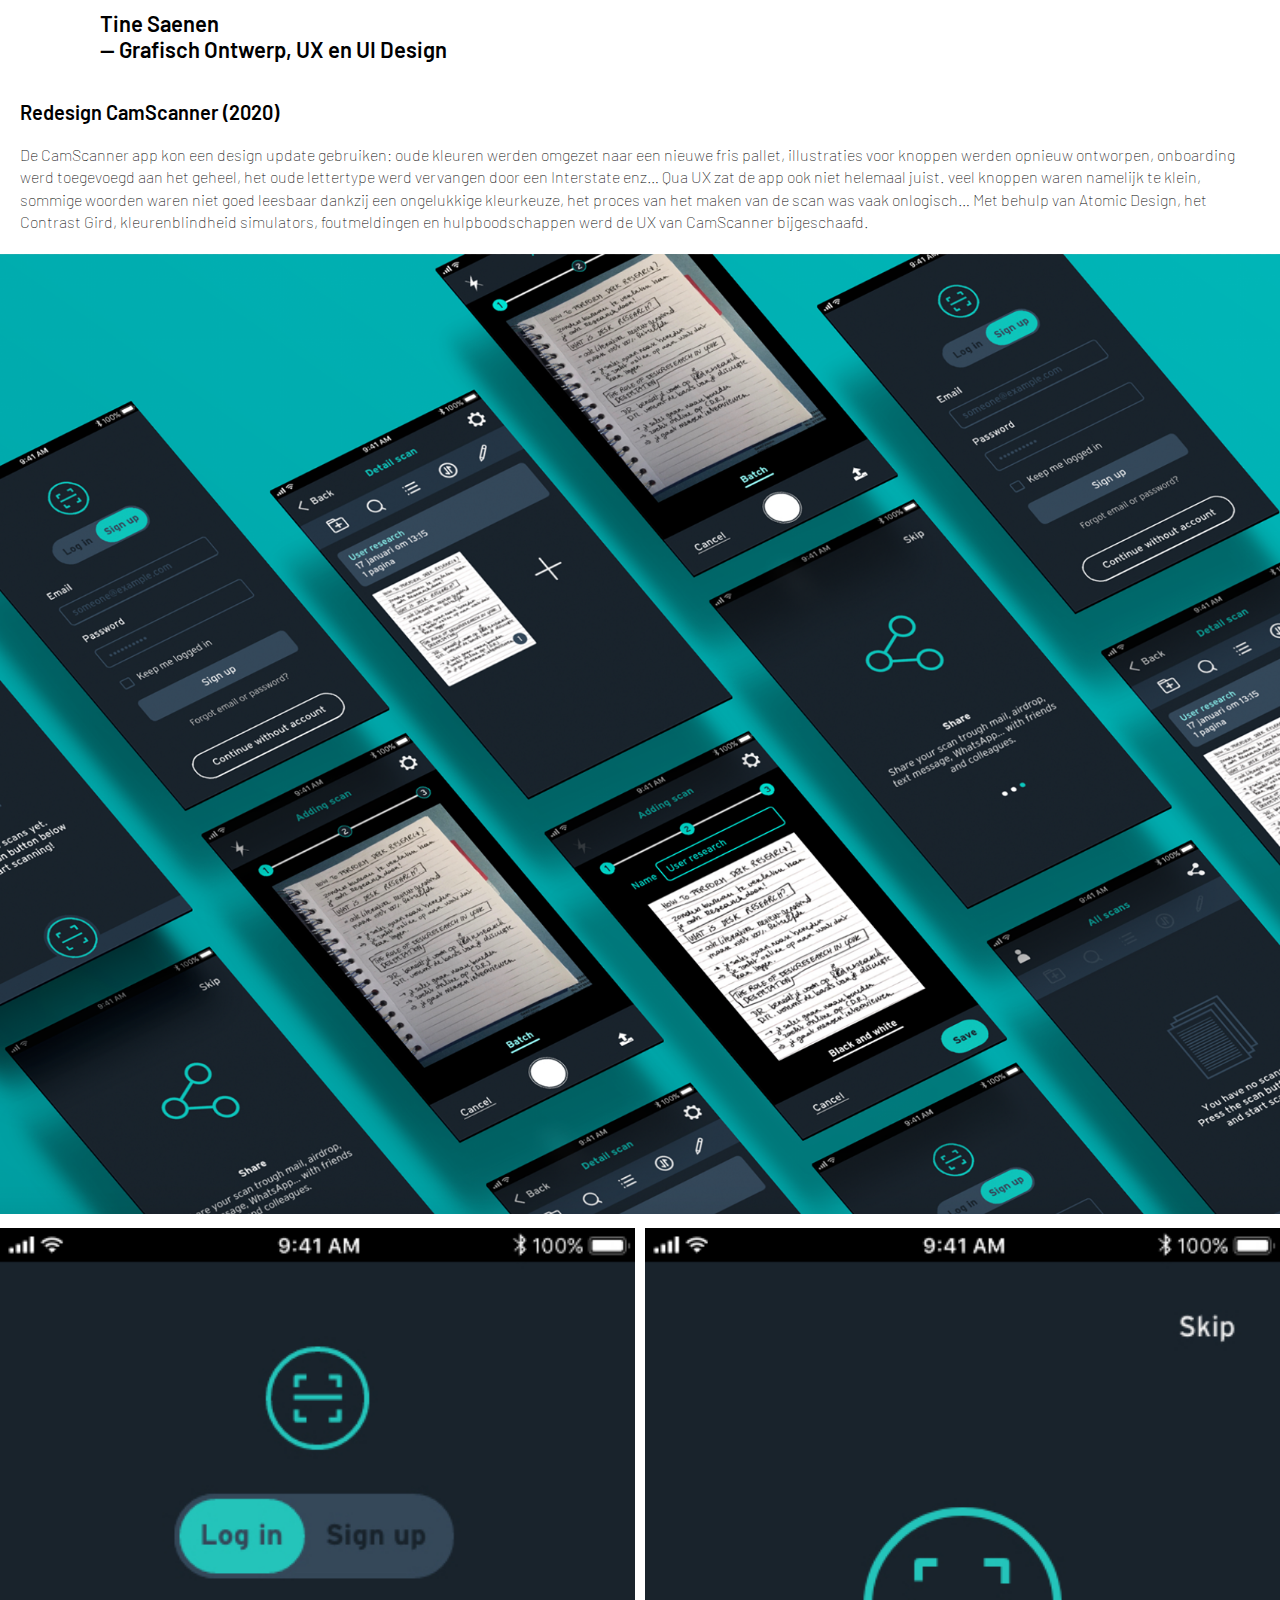
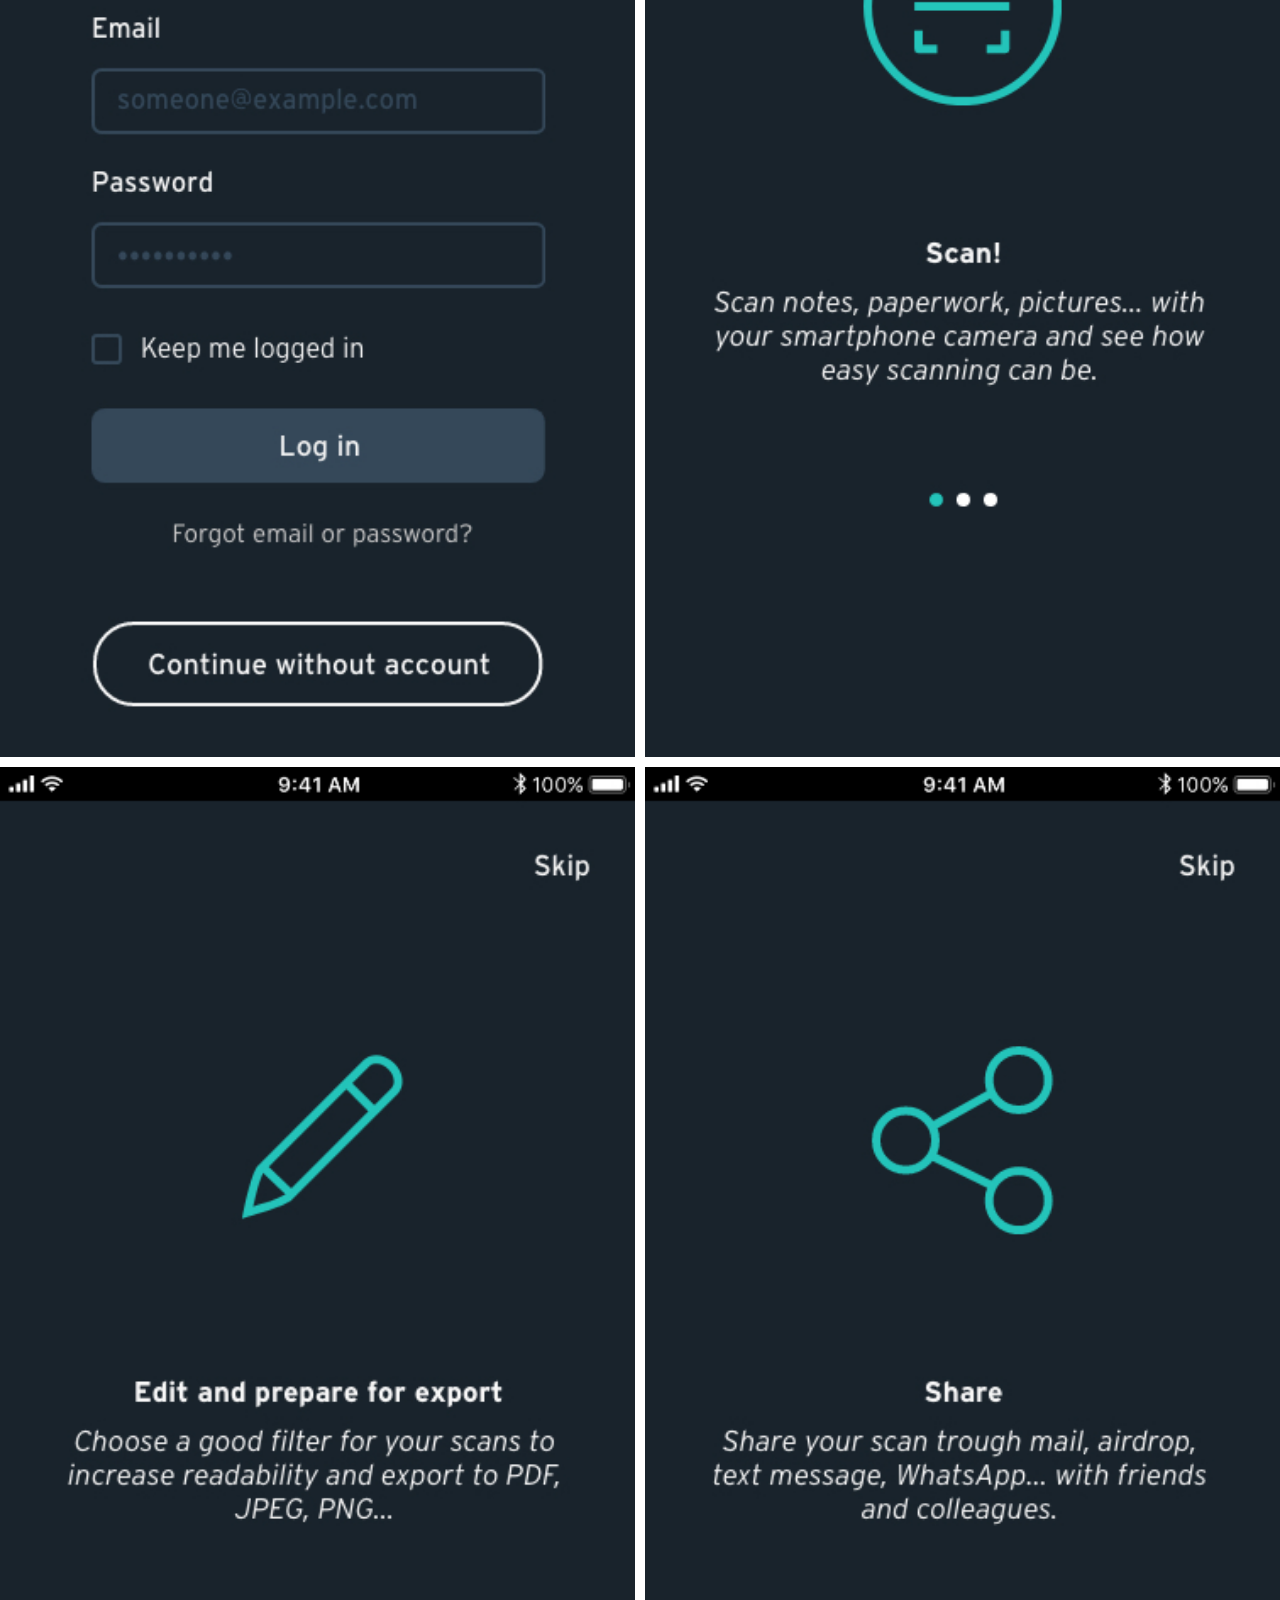
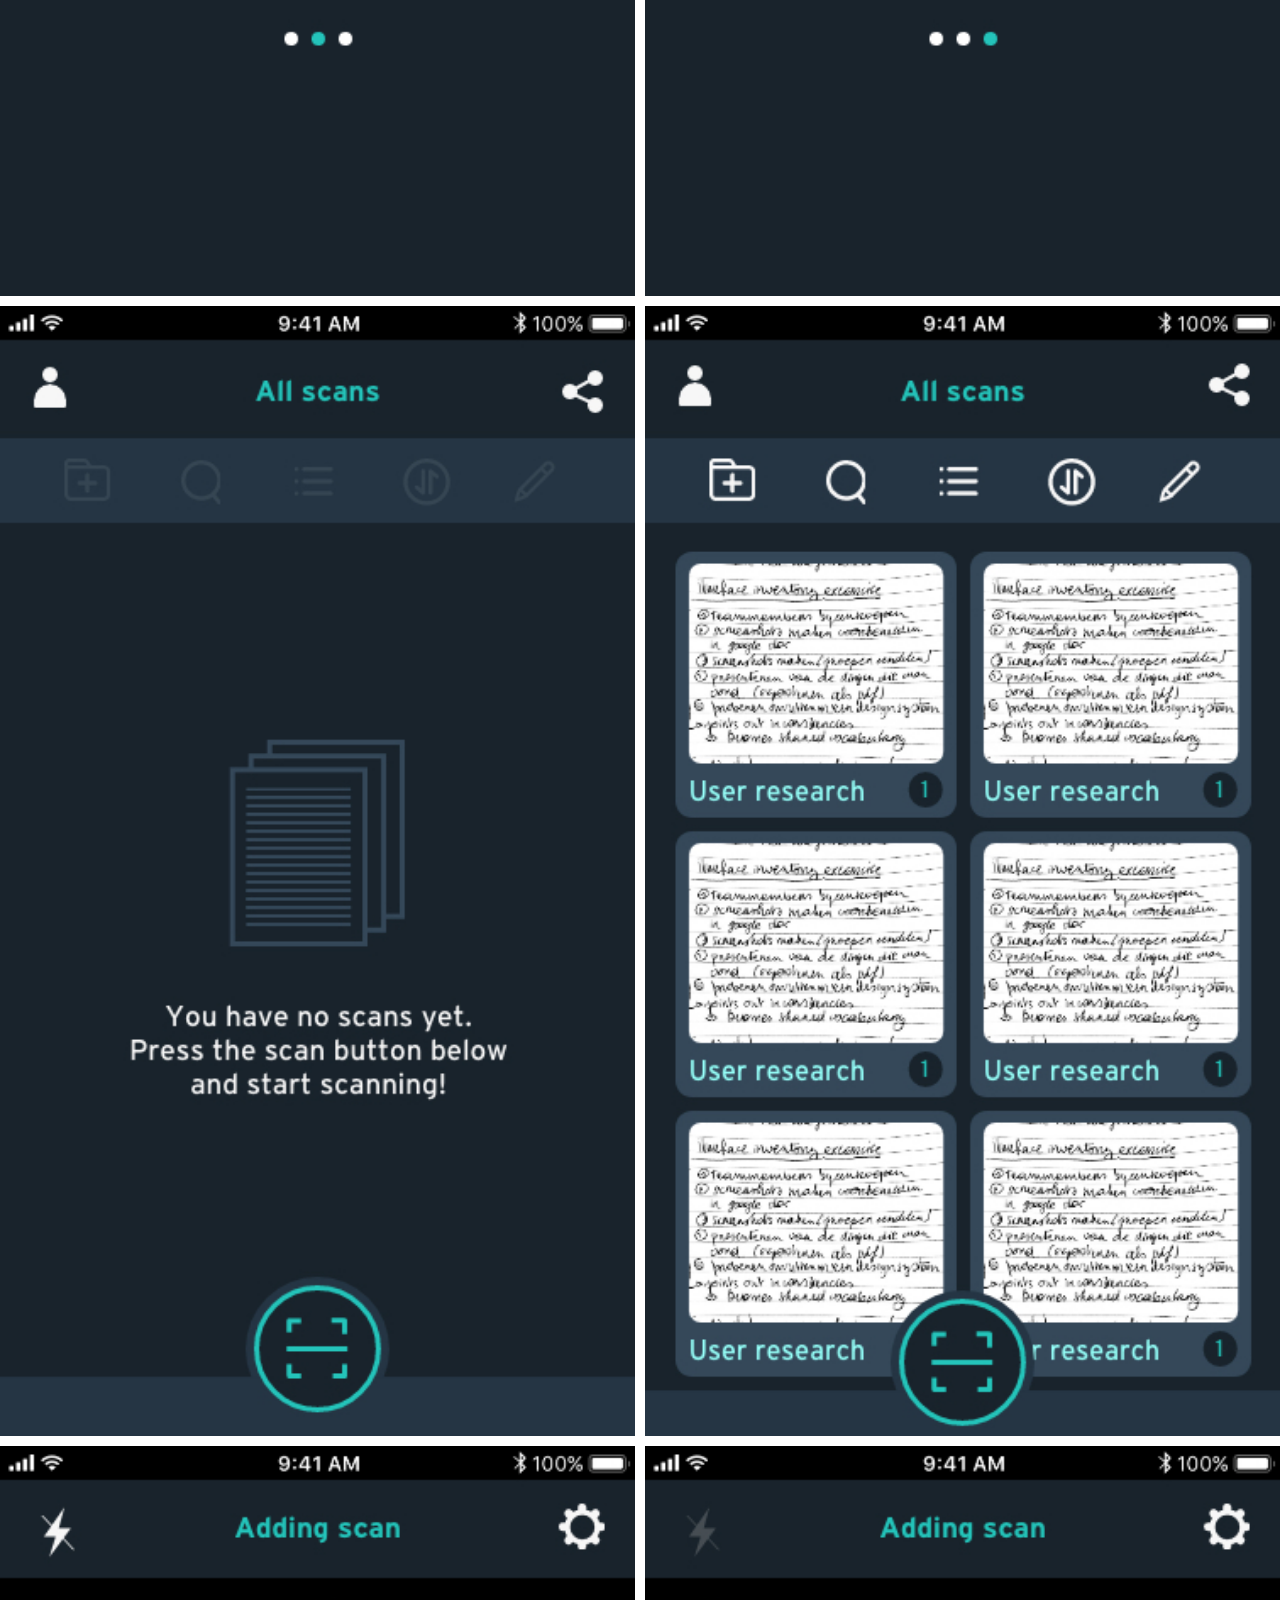
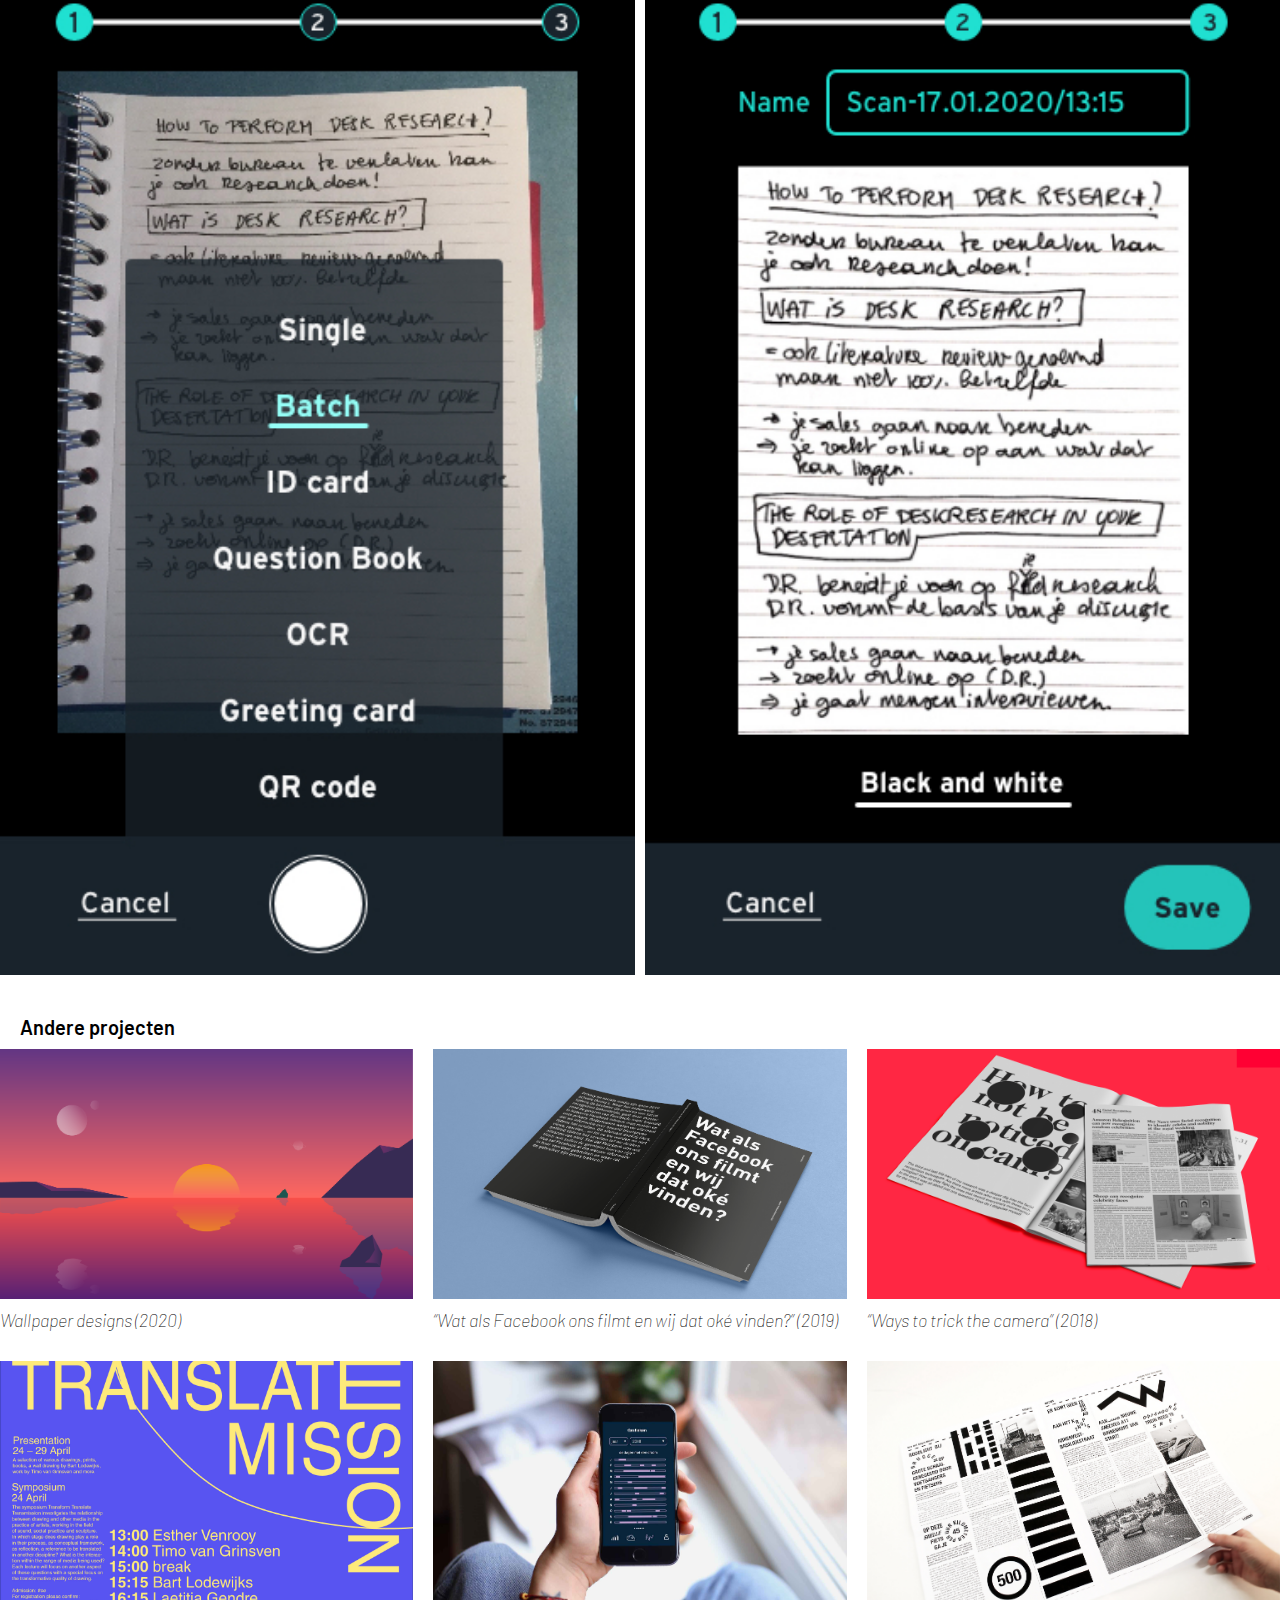
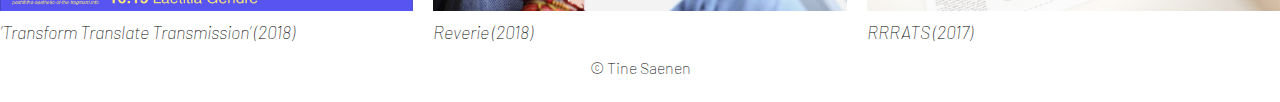
==== commit 46f3885a: "about button weg gedaan" ====
--- a/detail_pages/camscanner.html
+++ b/detail_pages/camscanner.html
@@ -13,7 +13,6 @@
     <!-- header -->
     <a href="/index.html">
       <header class="header_detail nav-down">
-        <h2 class="btn_about">Over mezelf</h2>
         <h2 class="btn_home_detail">
           Tine Saenen <span class="br"><br /></span>— Grafisch Ontwerp,
           <span class="nowrap">UX en UI Design</span>
--- a/style.css
+++ b/style.css
@@ -1,10 +1,6 @@
 @import url("https://fonts.googleapis.com/css?family=Barlow:400,600&display=swap");
 
 /* algemeen */
-
-.hide {
-  display: none !important;
-}
 
 body {
   margin: 0px;
@@ -234,14 +230,8 @@
   text-decoration: none;
 }
 
-.container_about_mobile {
+.container_about {
   padding: 100px 20px 0px 20px;
-}
-
-.btn_about {
-  display: none;
-  text-decoration: underline;
-  margin: 20px;
 }
 
 /* scroll header */
@@ -260,47 +250,35 @@
   /* header */
   header {
     position: fixed;
-    width: 100%;
-    height: 0px;
     margin: 0px;
-    padding: 0px;
+    padding: 10px 100px 20px 100px;
     top: 0px;
-    background-color: red;
-  }
-
-  .btn_about,
-  .btn_linkedin {
+    background-color: white;
+  }
+
+  .scheidingslijn_hoofd_titel {
+    display: none;
+  }
+
+  .btn_home_detail {
     font-size: 22px;
     color: black;
     font-family: "Barlow", sans-serif;
-  }
-
-  .btn_about {
-    display: block;
-    transform: rotate(-90deg);
-    transform-origin: left top 0;
-    left: 30px;
-    top: 50vh;
-    position: fixed;
-  }
-
-  .btn_about:active {
-    color: rgb(131, 131, 131);
-  }
-
-  .btn_linkedin {
-    transform: rotate(90deg);
-    transform-origin: right top 0;
-    right: 30px;
-    top: 80vh;
-    position: fixed;
-  }
+    padding: 0px;
+  }
+
   /* homepage */
+
+  .about_all_containers {
+    display: grid;
+    grid-template-columns: 1fr 3fr;
+    margin: 150px 100px 80px 100px;
+  }
+
   .all_containers {
     display: grid;
     grid-template-columns: 1fr 1fr 1fr;
     grid-gap: 20px;
-    margin: 80px 100px 80px 100px;
     padding: 0px;
   }
 
@@ -367,25 +345,16 @@
 
   /* over mezelf */
 
+  .container_about {
+    padding: 0px 40px 0px 0px;
+  }
+
   .container_about_desktop {
-    background-color: rgb(255, 255, 255);
-    height: 100vw;
-    width: 100vw;
-    position: fixed;
-    z-index: 20;
-    top: 0px;
-    overflow-y: hidden;
+    padding: 0px;
   }
 
   .container_about_tekst {
-    width: 500px;
     display: flex;
     flex-direction: column;
-    margin: auto;
-    padding-top: 100px;
-  }
-
-  .container_about_mobile {
-    display: none;
-  }
-}
+  }
+}
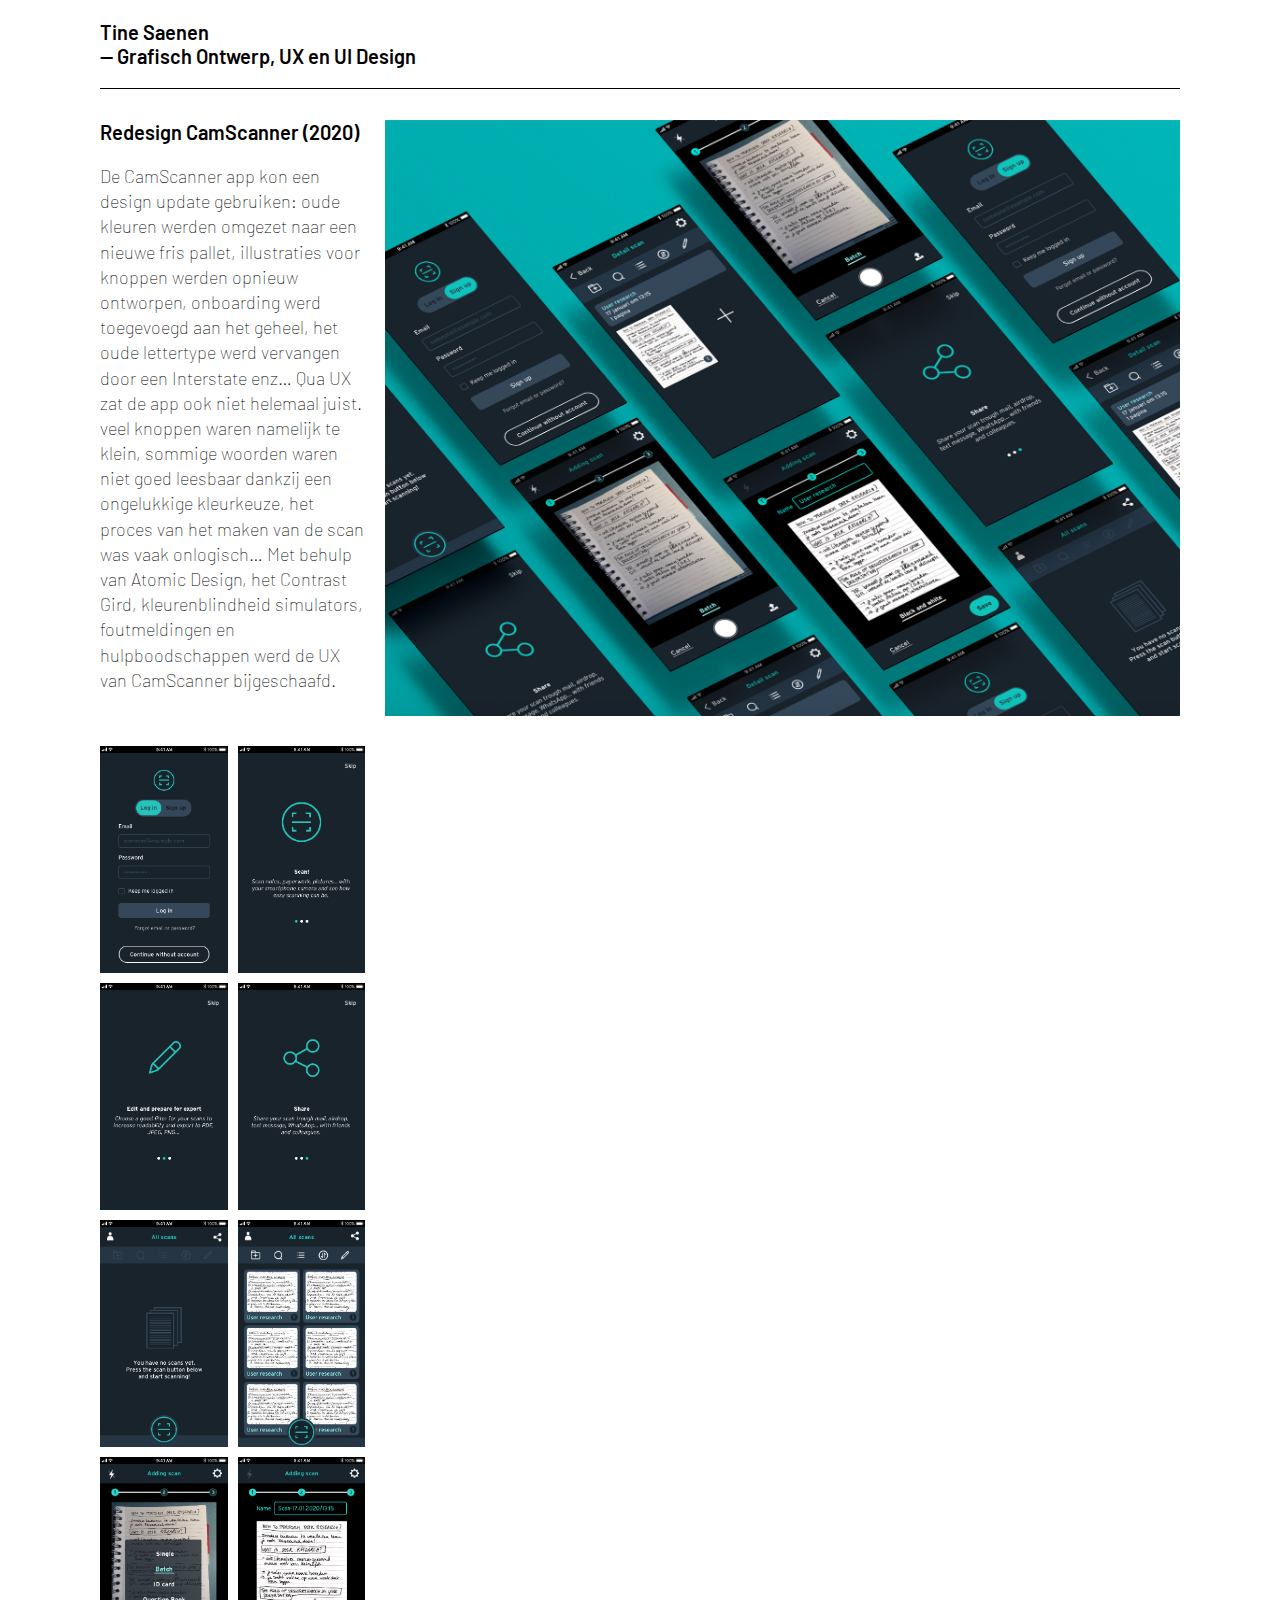
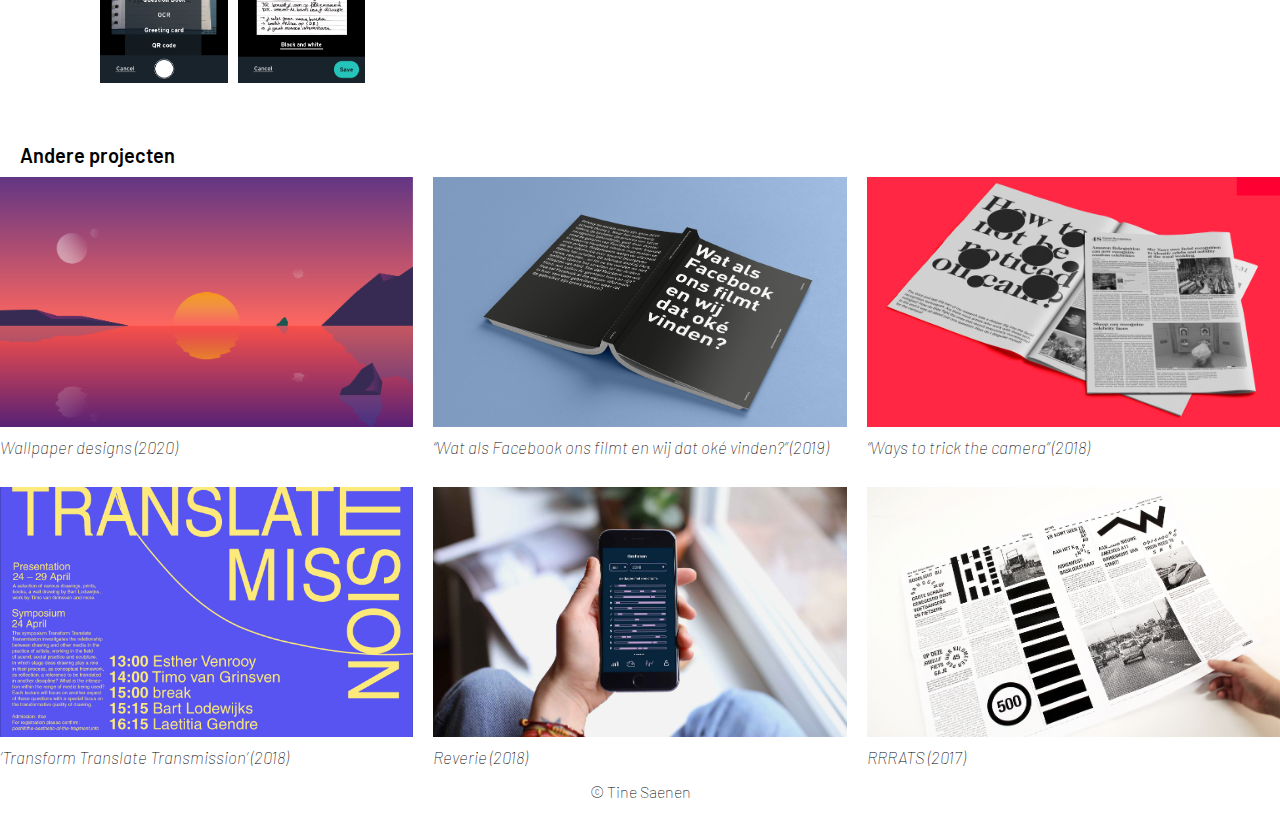
==== commit c41c6668: "styles ordenen" ====
--- a/detail_pages/camscanner.html
+++ b/detail_pages/camscanner.html
@@ -6,70 +6,74 @@
     <meta http-equiv="X-UA-Compatible" content="ie=edge" />
     <script src="/jquery-3.0.0.js"></script>
     <script src="/script_detail.js"></script>
-    <link rel="stylesheet" href="/style.css" />
+    <link rel="stylesheet" href="/styles/style.css" />
     <title>CamScanner</title>
   </head>
   <body>
     <!-- header -->
     <a href="/index.html">
       <header class="header_detail nav-down">
-        <h2 class="btn_home_detail">
+        <h2 class="btn_home">
           Tine Saenen <span class="br"><br /></span>— Grafisch Ontwerp,
           <span class="nowrap">UX en UI Design</span>
         </h2>
         <div class="scheidingslijn_hoofd_titel"></div>
       </header>
     </a>
-
-    <h1 class="detail_h1">Redesign CamScanner (2020)</h1>
-    <h1 class="detail_beschrijving">
-      De CamScanner app kon een design update gebruiken: oude kleuren werden
-      omgezet naar een nieuwe fris pallet, illustraties voor knoppen werden
-      opnieuw ontworpen, onboarding werd toegevoegd aan het geheel, het oude
-      lettertype werd vervangen door een Interstate enz… Qua UX zat de app ook
-      niet helemaal juist. veel knoppen waren namelijk te klein, sommige woorden
-      waren niet goed leesbaar dankzij een ongelukkige kleurkeuze, het proces
-      van het maken van de scan was vaak onlogisch… Met behulp van Atomic
-      Design, het Contrast Gird, kleurenblindheid simulators, foutmeldingen en
-      hulpboodschappen werd de UX van CamScanner bijgeschaafd.
-    </h1>
-    <img
-      src="/img/detail_images/camscanner/Schermafbeelding 2020-01-29 om 16.22.21.png"
-      alt="app design voor Camscanner"
-    />
-    <div class="container_camscanner_grid">
+    <div class="detail_text_images_camscanner">
+      <div>
+        <h1 class="detail_h1">Redesign CamScanner (2020)</h1>
+        <h1 class="detail_beschrijving">
+          De CamScanner app kon een design update gebruiken: oude kleuren werden
+          omgezet naar een nieuwe fris pallet, illustraties voor knoppen werden
+          opnieuw ontworpen, onboarding werd toegevoegd aan het geheel, het oude
+          lettertype werd vervangen door een Interstate enz… Qua UX zat de app
+          ook niet helemaal juist. veel knoppen waren namelijk te klein, sommige
+          woorden waren niet goed leesbaar dankzij een ongelukkige kleurkeuze,
+          het proces van het maken van de scan was vaak onlogisch… Met behulp
+          van Atomic Design, het Contrast Gird, kleurenblindheid simulators,
+          foutmeldingen en hulpboodschappen werd de UX van CamScanner
+          bijgeschaafd.
+        </h1>
+      </div>
       <img
-        src="/img/detail_images/camscanner/log_in.jpg"
+        src="/img/detail_images/camscanner/Schermafbeelding 2020-01-29 om 16.22.21.png"
         alt="app design voor Camscanner"
       />
-      <img
-        src="/img/detail_images/camscanner/onboarding1.jpg"
-        alt="app design voor Camscanner"
-      />
-      <img
-        src="/img/detail_images/camscanner/onboarding2.jpg"
-        alt="app design voor Camscanner"
-      />
-      <img
-        src="/img/detail_images/camscanner/onboarding3.jpg"
-        alt="app design voor Camscanner"
-      />
-      <img
-        src="/img/detail_images/camscanner/home.jpg"
-        alt="app design voor Camscanner"
-      />
-      <img
-        src="/img/detail_images/camscanner/home_gevuld.jpg"
-        alt="app design voor Camscanner"
-      />
-      <img
-        src="/img/detail_images/camscanner/foto.jpg"
-        alt="app design voor Camscanner"
-      />
-      <img
-        src="/img/detail_images/camscanner/add_scan.jpg"
-        alt="app design voor Camscanner"
-      />
+      <div class="container_camscanner_grid">
+        <img
+          src="/img/detail_images/camscanner/log_in.jpg"
+          alt="app design voor Camscanner"
+        />
+        <img
+          src="/img/detail_images/camscanner/onboarding1.jpg"
+          alt="app design voor Camscanner"
+        />
+        <img
+          src="/img/detail_images/camscanner/onboarding2.jpg"
+          alt="app design voor Camscanner"
+        />
+        <img
+          src="/img/detail_images/camscanner/onboarding3.jpg"
+          alt="app design voor Camscanner"
+        />
+        <img
+          src="/img/detail_images/camscanner/home.jpg"
+          alt="app design voor Camscanner"
+        />
+        <img
+          src="/img/detail_images/camscanner/home_gevuld.jpg"
+          alt="app design voor Camscanner"
+        />
+        <img
+          src="/img/detail_images/camscanner/foto.jpg"
+          alt="app design voor Camscanner"
+        />
+        <img
+          src="/img/detail_images/camscanner/add_scan.jpg"
+          alt="app design voor Camscanner"
+        />
+      </div>
     </div>
 
     <!-- andere paginas -->
--- a/styles/style.css
+++ b/styles/style.css
@@ -0,0 +1,215 @@
+@import url("https://fonts.googleapis.com/css?family=Barlow:400,600&display=swap");
+
+@import "/styles/_header.css";
+@import "/styles/_detail.css";
+@import "/styles/_about.css";
+@import "/styles/_index.css";
+
+/* algemeen */
+
+body {
+  margin: 0px;
+}
+
+img {
+  width: 100%;
+  object-fit: contain;
+}
+
+h1 {
+  padding-bottom: 30px;
+  padding-top: 5px;
+  margin: 0px;
+  font-size: 16px;
+  font-family: "Barlow", sans-serif;
+  padding-bottom: 25px;
+  font-weight: 100;
+  color: black;
+}
+
+/* tekst */
+
+h5 {
+  padding-bottom: 30px;
+  margin: 0px;
+  font-size: 16px;
+  font-family: "Barlow", sans-serif;
+  padding-bottom: 25px;
+  font-weight: 100;
+  color: black;
+}
+
+/* about container */
+
+.titel {
+  font-weight: 600;
+  text-decoration: none;
+}
+
+.container_about {
+  padding: 100px 20px 0px 20px;
+}
+
+/* scroll header */
+
+.nav-up {
+  top: -120px;
+}
+
+.copyright {
+  text-align: center;
+}
+
+/* ------------------------------responsive--------------------------------- */
+
+@media (min-width: 1025px) {
+  /* header */
+  header {
+    position: fixed;
+    margin: 0px;
+    top: 0px;
+    background-color: white;
+  }
+
+  .scheidingslijn_hoofd_titel {
+    height: 1px;
+    background-color: black;
+    margin: 0px 100px 0px 100px;
+  }
+
+  .btn_home {
+    color: black;
+    font-family: "Barlow", sans-serif;
+    font-size: 20px;
+    margin: 0px;
+    padding: 20px 100px 20px 100px;
+    font-weight: 600;
+  }
+
+  h5 {
+    padding-bottom: 30px;
+    margin: 0px;
+    font-size: 18px;
+    font-family: "Barlow", sans-serif;
+    padding-bottom: 25px;
+    font-weight: 100;
+    color: black;
+  }
+
+  .social_link {
+    font-size: 18px;
+  }
+
+  /* homepage */
+
+  .about_all_containers {
+    display: grid;
+    grid-template-columns: 1fr 3fr;
+    margin: 150px 100px 80px 100px;
+  }
+
+  .all_containers {
+    display: grid;
+    grid-template-columns: 1fr 1fr 1fr;
+    grid-gap: 20px;
+    padding: 0px;
+  }
+
+  .card_beschrijving {
+    font-size: 17px;
+    padding: 10px 0px 10px 0px;
+  }
+
+  .container_wallpaper {
+    display: grid;
+    grid-template-columns: 1fr 1fr 3fr;
+    grid-gap: 20px;
+    overflow: hidden;
+    max-width: 100%;
+  }
+
+  /* detailcontainers */
+  .detail_beschrijving {
+    padding: 0px;
+    font-size: 18px;
+  }
+
+  .detail_h1 {
+    padding: 0px 0px 20px 0px;
+    font-size: 20px;
+    font-weight: 600;
+    margin: 0px;
+  }
+
+  .detail_text_images_camscanner {
+    display: grid;
+    grid-template-columns: 1fr 3fr;
+    grid-gap: 20px;
+    overflow: hidden;
+    max-width: 100%;
+    margin: 120px 100px 20px 100px;
+  }
+
+  /* .container_facebook {
+    display: grid;
+    grid-template-columns: 1fr 1fr;
+    grid-gap: 20px;
+    overflow: hidden;
+    max-width: 100%;
+    padding-top: 20px;
+  }
+
+  .plus_padding {
+    margin-top: 20px;
+  }
+
+  .container_transform_mhka {
+    display: grid;
+    grid-template-columns: 1fr 1fr 1fr;
+    grid-gap: 20px;
+    overflow: hidden;
+    max-width: 100%;
+    padding-top: 20px;
+  }
+
+  .container_reverie {
+    display: grid;
+    grid-template-columns: 1fr 1fr 1fr 1fr 1fr 1fr;
+    grid-gap: 20px;
+    overflow: hidden;
+    max-width: 100%;
+    padding-top: 20px;
+  }
+
+  .container_rrrats {
+    display: grid;
+    grid-template-columns: 1fr 1fr 1fr;
+    grid-gap: 20px;
+    overflow: hidden;
+    max-width: 100%;
+    padding-top: 20px;
+  }
+
+  .plus_padding {
+    padding-top: 0px;
+  }
+
+  .app_rounded_corners {
+    border-radius: 10px;
+  } */
+
+  /* over mezelf */
+
+  .container_about {
+    padding: 0px 40px 0px 0px;
+  }
+
+  .container_about_desktop {
+    padding: 0px;
+  }
+
+  .container_about_tekst {
+    display: flex;
+    flex-direction: column;
+  }
+}
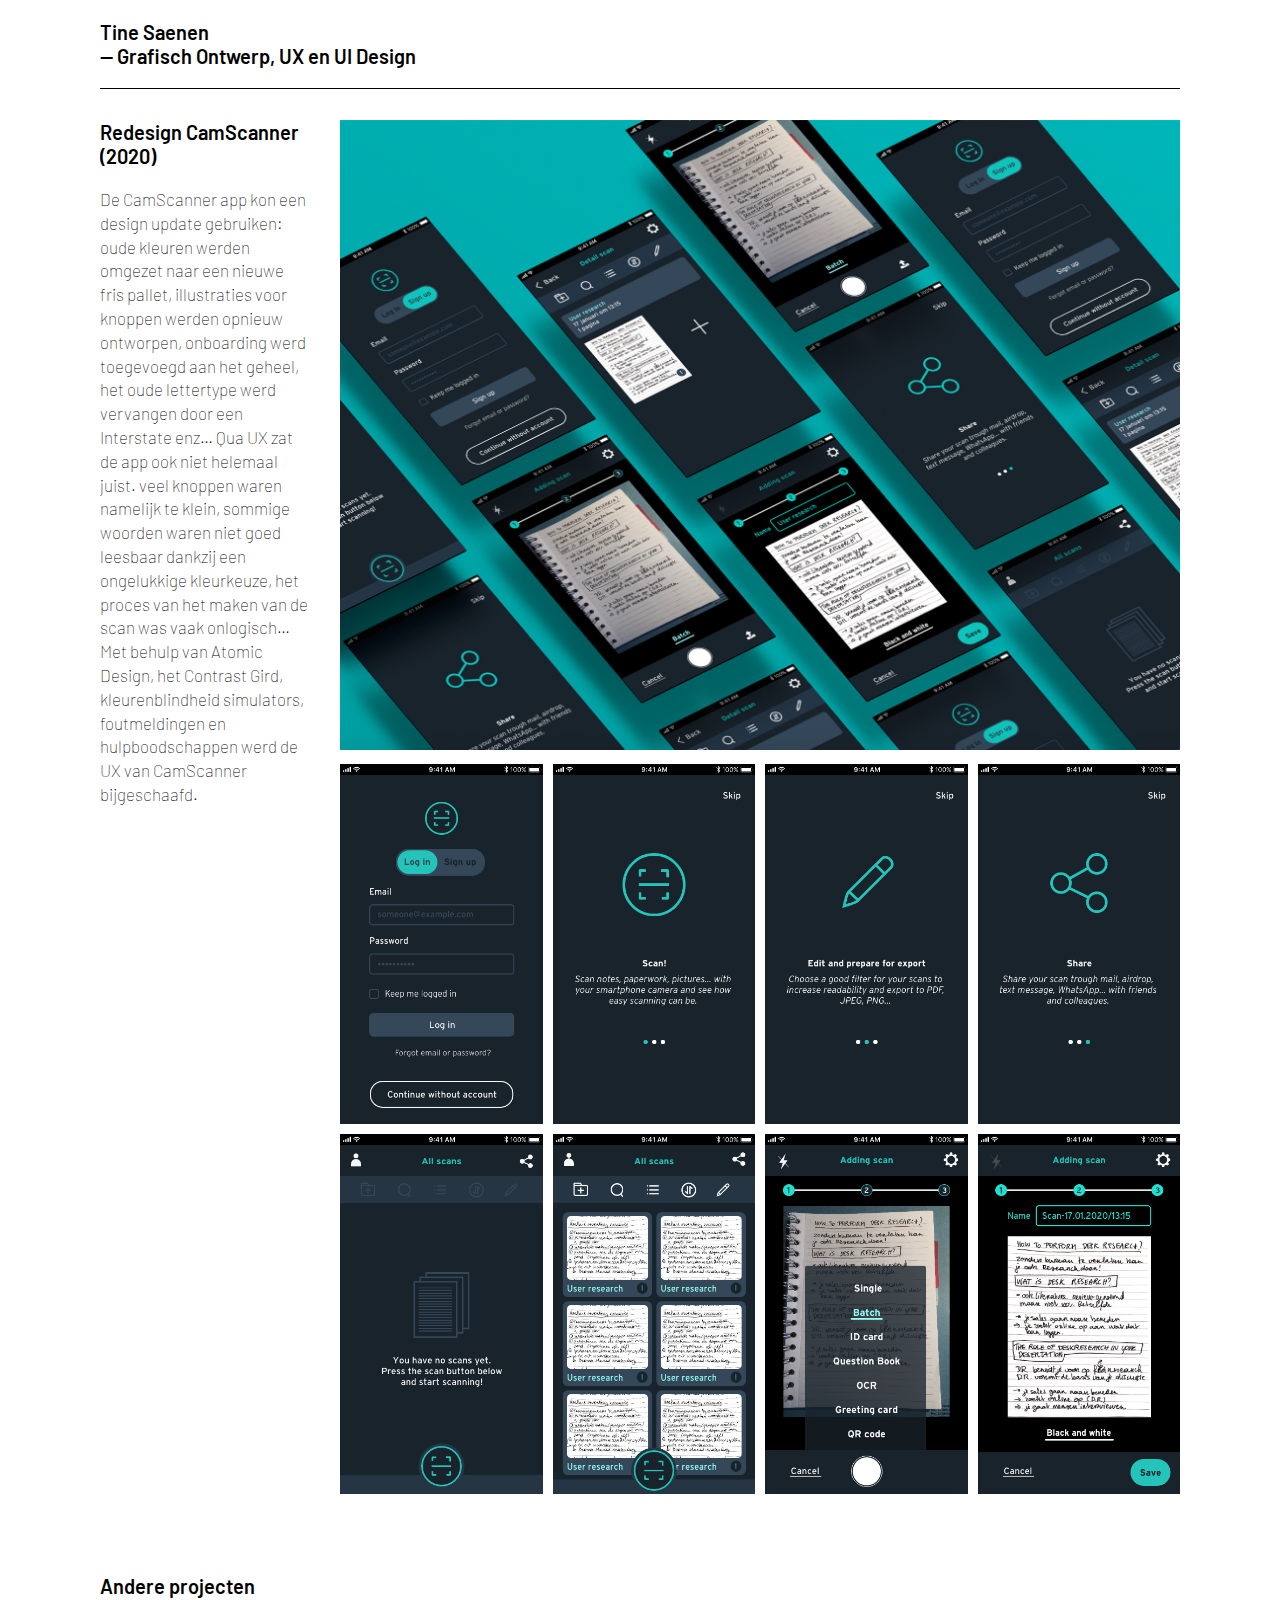
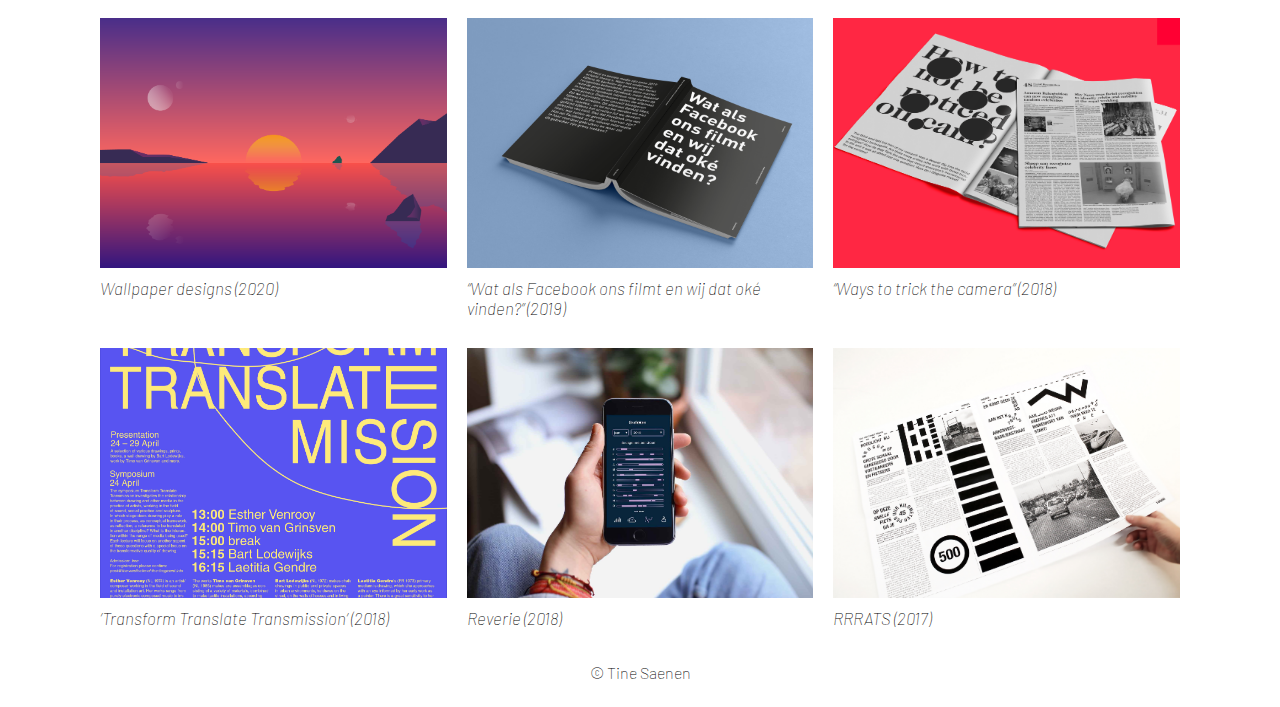
==== commit 0a666f67: "detailpagina camscanner oke" ====
--- a/detail_pages/camscanner.html
+++ b/detail_pages/camscanner.html
@@ -20,7 +20,8 @@
         <div class="scheidingslijn_hoofd_titel"></div>
       </header>
     </a>
-    <div class="detail_text_images_camscanner">
+
+    <div class="detail_text_images_project">
       <div>
         <h1 class="detail_h1">Redesign CamScanner (2020)</h1>
         <h1 class="detail_beschrijving">
@@ -36,43 +37,45 @@
           bijgeschaafd.
         </h1>
       </div>
-      <img
-        src="/img/detail_images/camscanner/Schermafbeelding 2020-01-29 om 16.22.21.png"
-        alt="app design voor Camscanner"
-      />
-      <div class="container_camscanner_grid">
+      <div>
         <img
-          src="/img/detail_images/camscanner/log_in.jpg"
+          src="/img/detail_images/camscanner/Schermafbeelding 2020-01-29 om 16.22.21.png"
           alt="app design voor Camscanner"
         />
-        <img
-          src="/img/detail_images/camscanner/onboarding1.jpg"
-          alt="app design voor Camscanner"
-        />
-        <img
-          src="/img/detail_images/camscanner/onboarding2.jpg"
-          alt="app design voor Camscanner"
-        />
-        <img
-          src="/img/detail_images/camscanner/onboarding3.jpg"
-          alt="app design voor Camscanner"
-        />
-        <img
-          src="/img/detail_images/camscanner/home.jpg"
-          alt="app design voor Camscanner"
-        />
-        <img
-          src="/img/detail_images/camscanner/home_gevuld.jpg"
-          alt="app design voor Camscanner"
-        />
-        <img
-          src="/img/detail_images/camscanner/foto.jpg"
-          alt="app design voor Camscanner"
-        />
-        <img
-          src="/img/detail_images/camscanner/add_scan.jpg"
-          alt="app design voor Camscanner"
-        />
+        <div class="container_camscanner_grid">
+          <img
+            src="/img/detail_images/camscanner/log_in.jpg"
+            alt="app design voor Camscanner"
+          />
+          <img
+            src="/img/detail_images/camscanner/onboarding1.jpg"
+            alt="app design voor Camscanner"
+          />
+          <img
+            src="/img/detail_images/camscanner/onboarding2.jpg"
+            alt="app design voor Camscanner"
+          />
+          <img
+            src="/img/detail_images/camscanner/onboarding3.jpg"
+            alt="app design voor Camscanner"
+          />
+          <img
+            src="/img/detail_images/camscanner/home.jpg"
+            alt="app design voor Camscanner"
+          />
+          <img
+            src="/img/detail_images/camscanner/home_gevuld.jpg"
+            alt="app design voor Camscanner"
+          />
+          <img
+            src="/img/detail_images/camscanner/foto.jpg"
+            alt="app design voor Camscanner"
+          />
+          <img
+            src="/img/detail_images/camscanner/add_scan.jpg"
+            alt="app design voor Camscanner"
+          />
+        </div>
       </div>
     </div>
 
--- a/styles/style.css
+++ b/styles/style.css
@@ -38,178 +38,3 @@
   font-weight: 100;
   color: black;
 }
-
-/* about container */
-
-.titel {
-  font-weight: 600;
-  text-decoration: none;
-}
-
-.container_about {
-  padding: 100px 20px 0px 20px;
-}
-
-/* scroll header */
-
-.nav-up {
-  top: -120px;
-}
-
-.copyright {
-  text-align: center;
-}
-
-/* ------------------------------responsive--------------------------------- */
-
-@media (min-width: 1025px) {
-  /* header */
-  header {
-    position: fixed;
-    margin: 0px;
-    top: 0px;
-    background-color: white;
-  }
-
-  .scheidingslijn_hoofd_titel {
-    height: 1px;
-    background-color: black;
-    margin: 0px 100px 0px 100px;
-  }
-
-  .btn_home {
-    color: black;
-    font-family: "Barlow", sans-serif;
-    font-size: 20px;
-    margin: 0px;
-    padding: 20px 100px 20px 100px;
-    font-weight: 600;
-  }
-
-  h5 {
-    padding-bottom: 30px;
-    margin: 0px;
-    font-size: 18px;
-    font-family: "Barlow", sans-serif;
-    padding-bottom: 25px;
-    font-weight: 100;
-    color: black;
-  }
-
-  .social_link {
-    font-size: 18px;
-  }
-
-  /* homepage */
-
-  .about_all_containers {
-    display: grid;
-    grid-template-columns: 1fr 3fr;
-    margin: 150px 100px 80px 100px;
-  }
-
-  .all_containers {
-    display: grid;
-    grid-template-columns: 1fr 1fr 1fr;
-    grid-gap: 20px;
-    padding: 0px;
-  }
-
-  .card_beschrijving {
-    font-size: 17px;
-    padding: 10px 0px 10px 0px;
-  }
-
-  .container_wallpaper {
-    display: grid;
-    grid-template-columns: 1fr 1fr 3fr;
-    grid-gap: 20px;
-    overflow: hidden;
-    max-width: 100%;
-  }
-
-  /* detailcontainers */
-  .detail_beschrijving {
-    padding: 0px;
-    font-size: 18px;
-  }
-
-  .detail_h1 {
-    padding: 0px 0px 20px 0px;
-    font-size: 20px;
-    font-weight: 600;
-    margin: 0px;
-  }
-
-  .detail_text_images_camscanner {
-    display: grid;
-    grid-template-columns: 1fr 3fr;
-    grid-gap: 20px;
-    overflow: hidden;
-    max-width: 100%;
-    margin: 120px 100px 20px 100px;
-  }
-
-  /* .container_facebook {
-    display: grid;
-    grid-template-columns: 1fr 1fr;
-    grid-gap: 20px;
-    overflow: hidden;
-    max-width: 100%;
-    padding-top: 20px;
-  }
-
-  .plus_padding {
-    margin-top: 20px;
-  }
-
-  .container_transform_mhka {
-    display: grid;
-    grid-template-columns: 1fr 1fr 1fr;
-    grid-gap: 20px;
-    overflow: hidden;
-    max-width: 100%;
-    padding-top: 20px;
-  }
-
-  .container_reverie {
-    display: grid;
-    grid-template-columns: 1fr 1fr 1fr 1fr 1fr 1fr;
-    grid-gap: 20px;
-    overflow: hidden;
-    max-width: 100%;
-    padding-top: 20px;
-  }
-
-  .container_rrrats {
-    display: grid;
-    grid-template-columns: 1fr 1fr 1fr;
-    grid-gap: 20px;
-    overflow: hidden;
-    max-width: 100%;
-    padding-top: 20px;
-  }
-
-  .plus_padding {
-    padding-top: 0px;
-  }
-
-  .app_rounded_corners {
-    border-radius: 10px;
-  } */
-
-  /* over mezelf */
-
-  .container_about {
-    padding: 0px 40px 0px 0px;
-  }
-
-  .container_about_desktop {
-    padding: 0px;
-  }
-
-  .container_about_tekst {
-    display: flex;
-    flex-direction: column;
-  }
-}
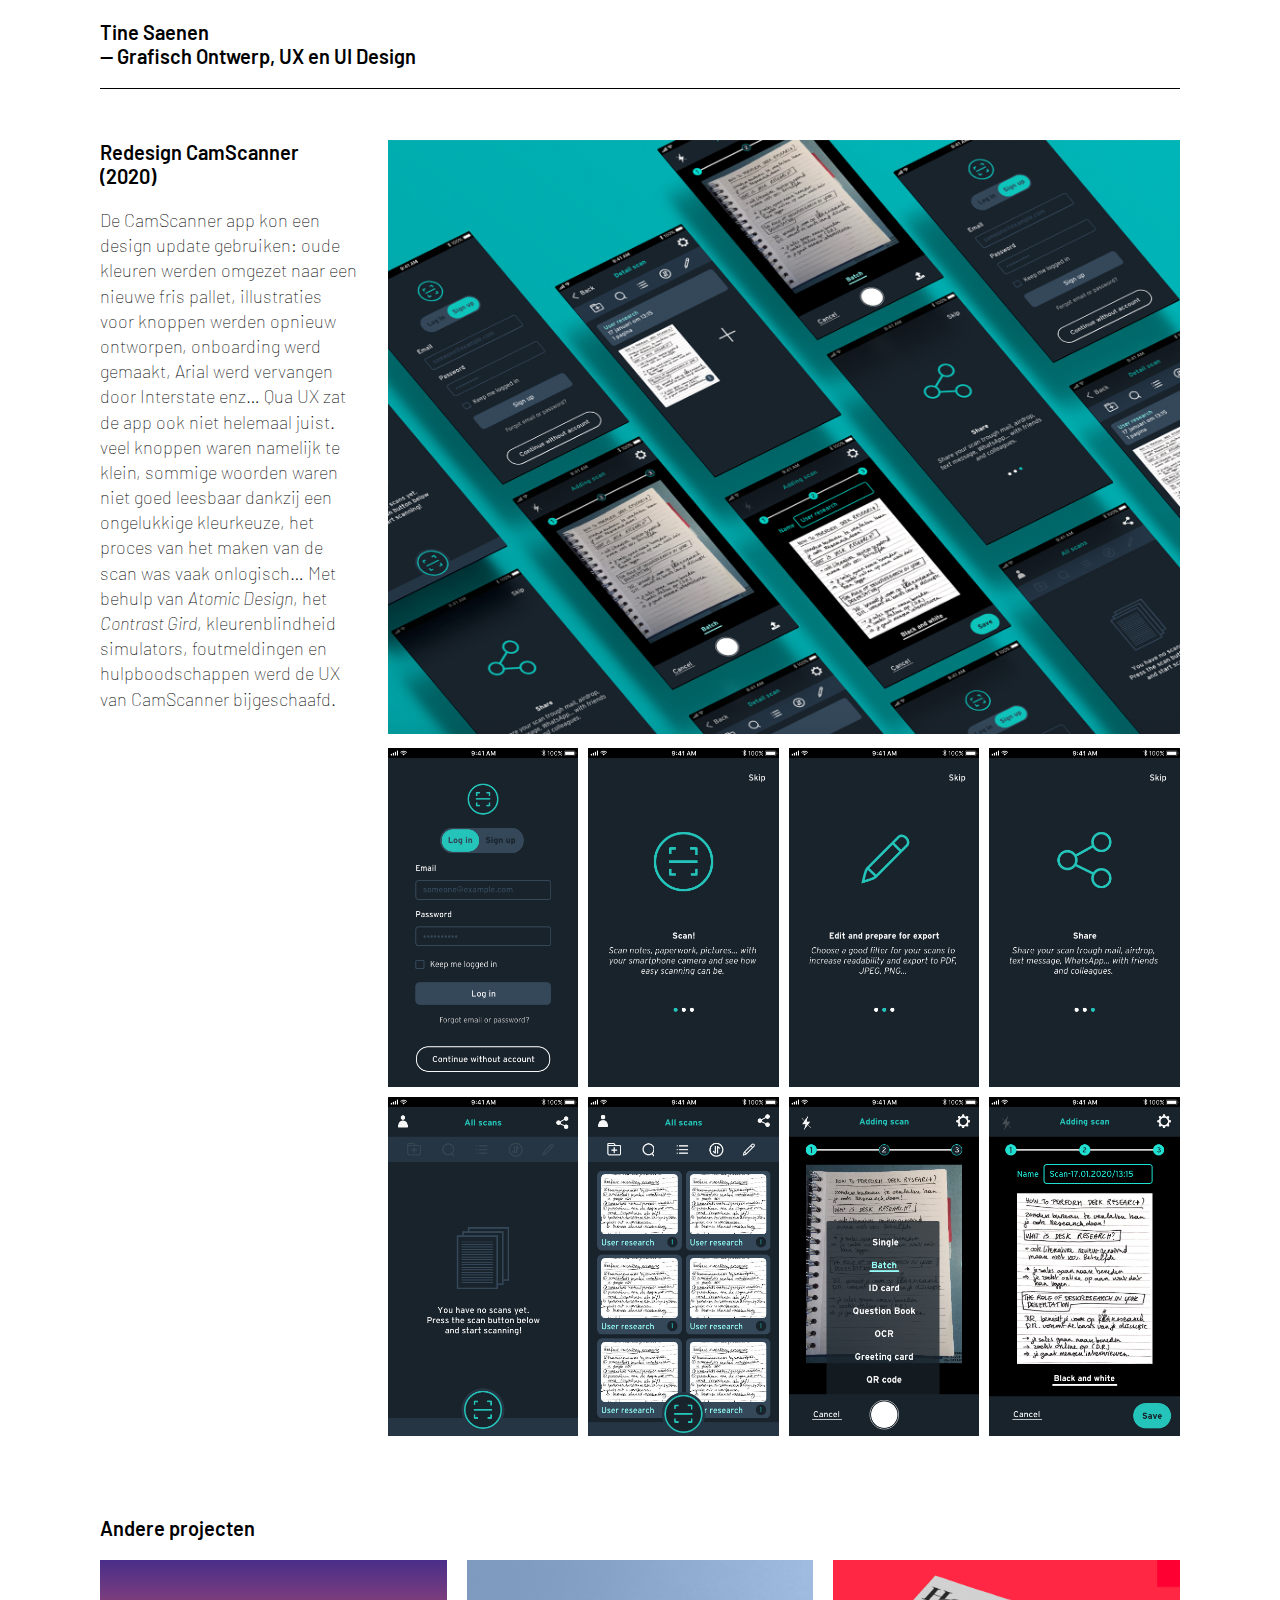
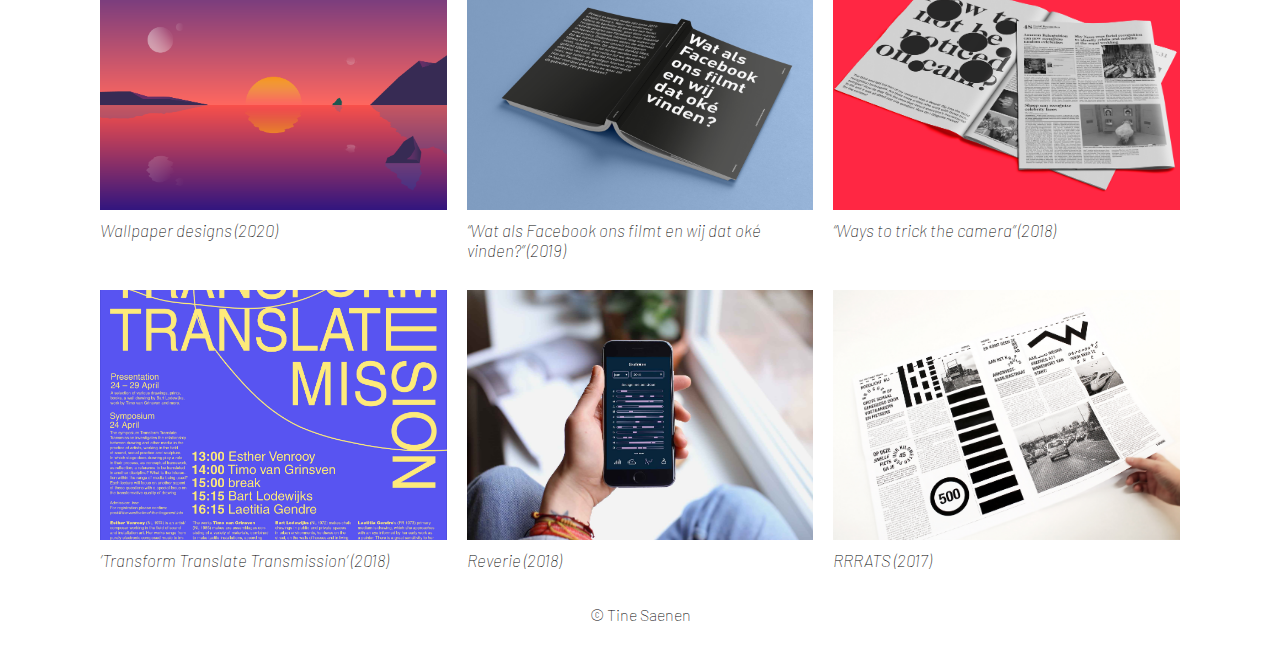
==== commit fb08b547: "schrijffoiten fix" ====
--- a/detail_pages/camscanner.html
+++ b/detail_pages/camscanner.html
@@ -27,14 +27,15 @@
         <h1 class="detail_beschrijving">
           De CamScanner app kon een design update gebruiken: oude kleuren werden
           omgezet naar een nieuwe fris pallet, illustraties voor knoppen werden
-          opnieuw ontworpen, onboarding werd toegevoegd aan het geheel, het oude
-          lettertype werd vervangen door een Interstate enz… Qua UX zat de app
-          ook niet helemaal juist. veel knoppen waren namelijk te klein, sommige
-          woorden waren niet goed leesbaar dankzij een ongelukkige kleurkeuze,
-          het proces van het maken van de scan was vaak onlogisch… Met behulp
-          van Atomic Design, het Contrast Gird, kleurenblindheid simulators,
-          foutmeldingen en hulpboodschappen werd de UX van CamScanner
-          bijgeschaafd.
+          opnieuw ontworpen, onboarding werd gemaakt, Arial werd vervangen door
+          Interstate enz… Qua UX zat de app ook niet helemaal juist. veel
+          knoppen waren namelijk te klein, sommige woorden waren niet goed
+          leesbaar dankzij een ongelukkige kleurkeuze, het proces van het maken
+          van de scan was vaak onlogisch… Met behulp van
+          <span class="italic">Atomic Design</span>, het
+          <span class="italic">Contrast Gird</span>, kleurenblindheid
+          simulators, foutmeldingen en hulpboodschappen werd de UX van
+          CamScanner bijgeschaafd.
         </h1>
       </div>
       <div>
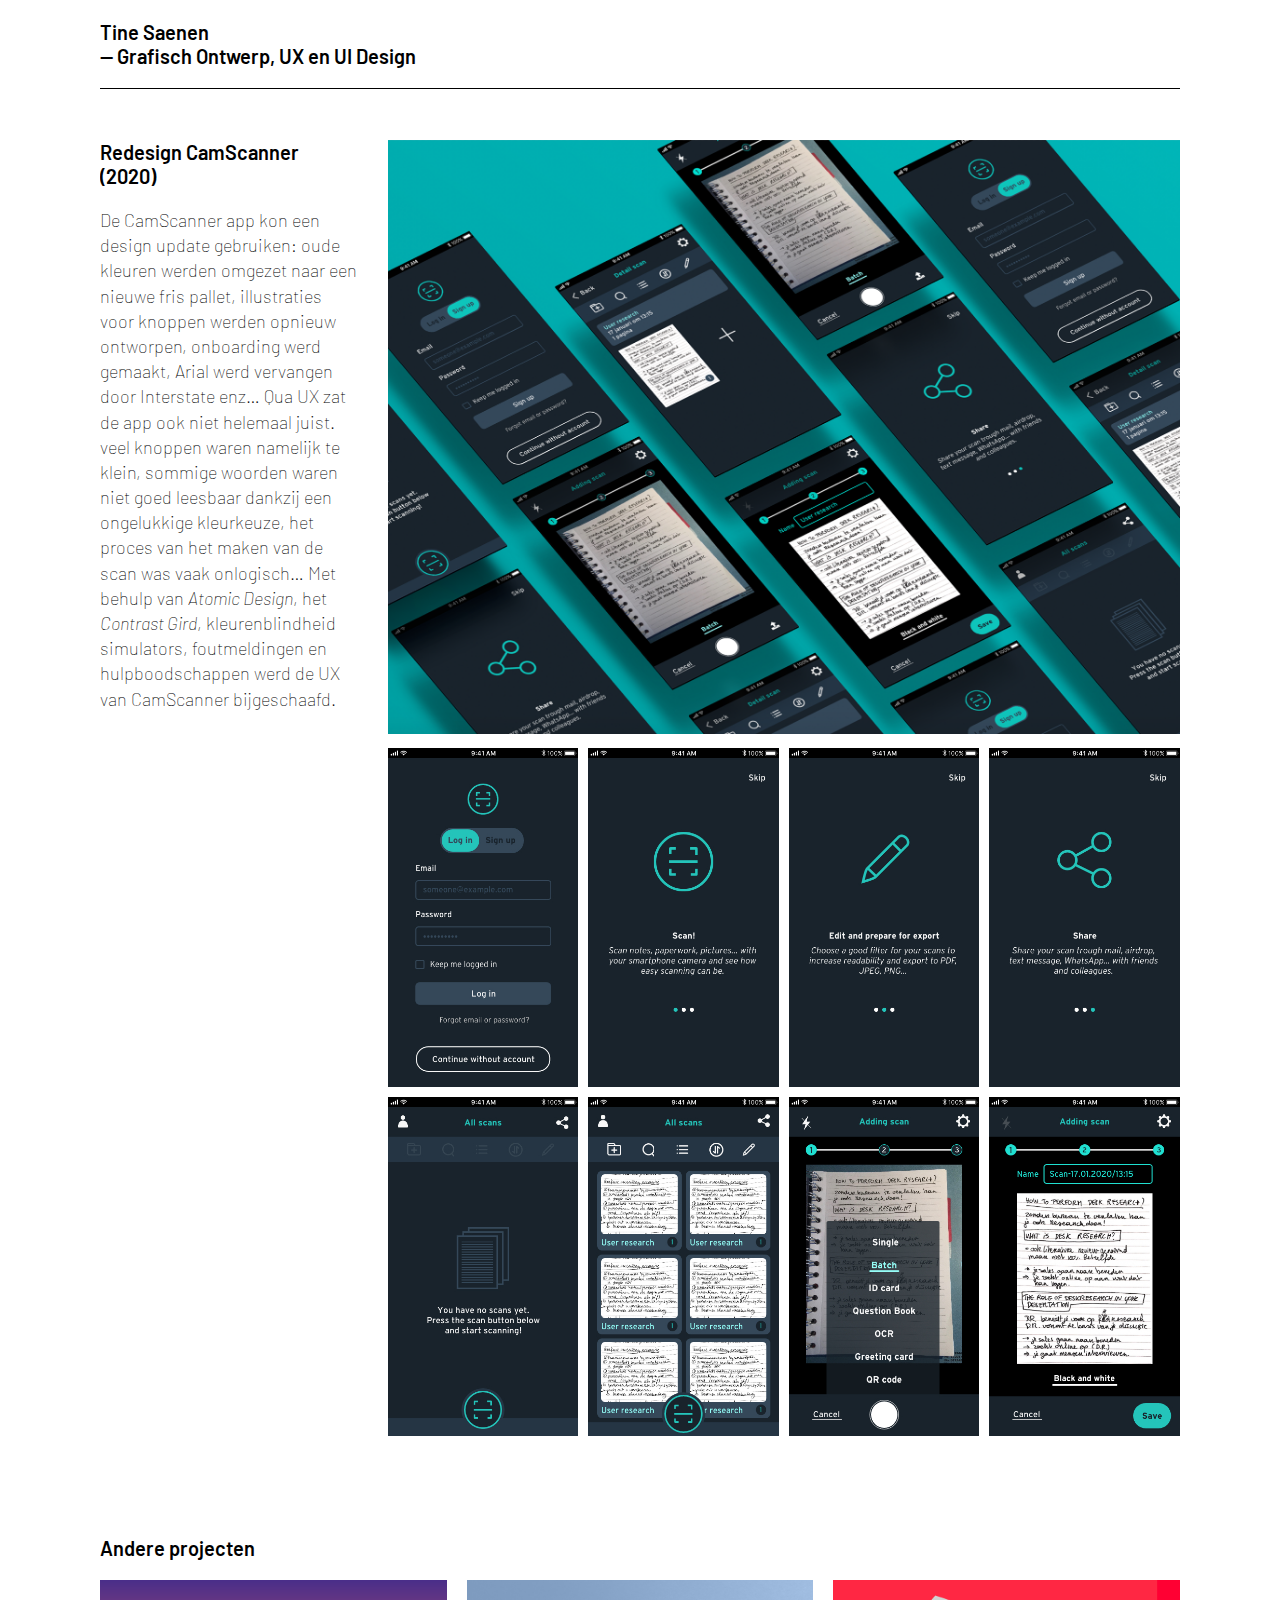
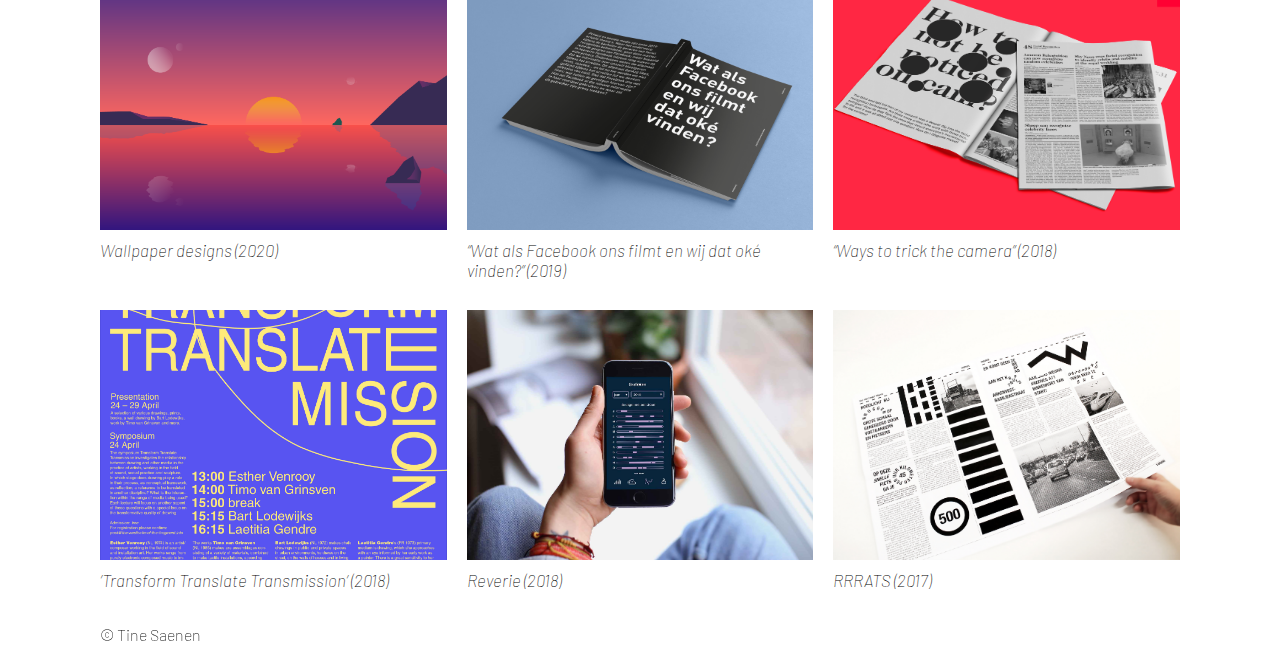
==== commit efa57b7b: "favicons, khadja credit gegeven" ====
--- a/detail_pages/camscanner.html
+++ b/detail_pages/camscanner.html
@@ -6,6 +6,7 @@
     <meta http-equiv="X-UA-Compatible" content="ie=edge" />
     <script src="/jquery-3.0.0.js"></script>
     <script src="/script_detail.js"></script>
+    <link rel="shortcut icon" type="image/x-icon" href="/img/icons/fav.png" />
     <link rel="stylesheet" href="/styles/style.css" />
     <title>CamScanner</title>
   </head>
@@ -22,7 +23,7 @@
     </a>
 
     <div class="detail_text_images_project">
-      <div>
+      <div class="detail_tekst_sticky">
         <h1 class="detail_h1">Redesign CamScanner (2020)</h1>
         <h1 class="detail_beschrijving">
           De CamScanner app kon een design update gebruiken: oude kleuren werden
--- a/styles/style.css
+++ b/styles/style.css
@@ -9,6 +9,9 @@
 
 body {
   margin: 0px;
+  display: flex;
+  flex-direction: column;
+  min-height: 100vh;
 }
 
 img {
